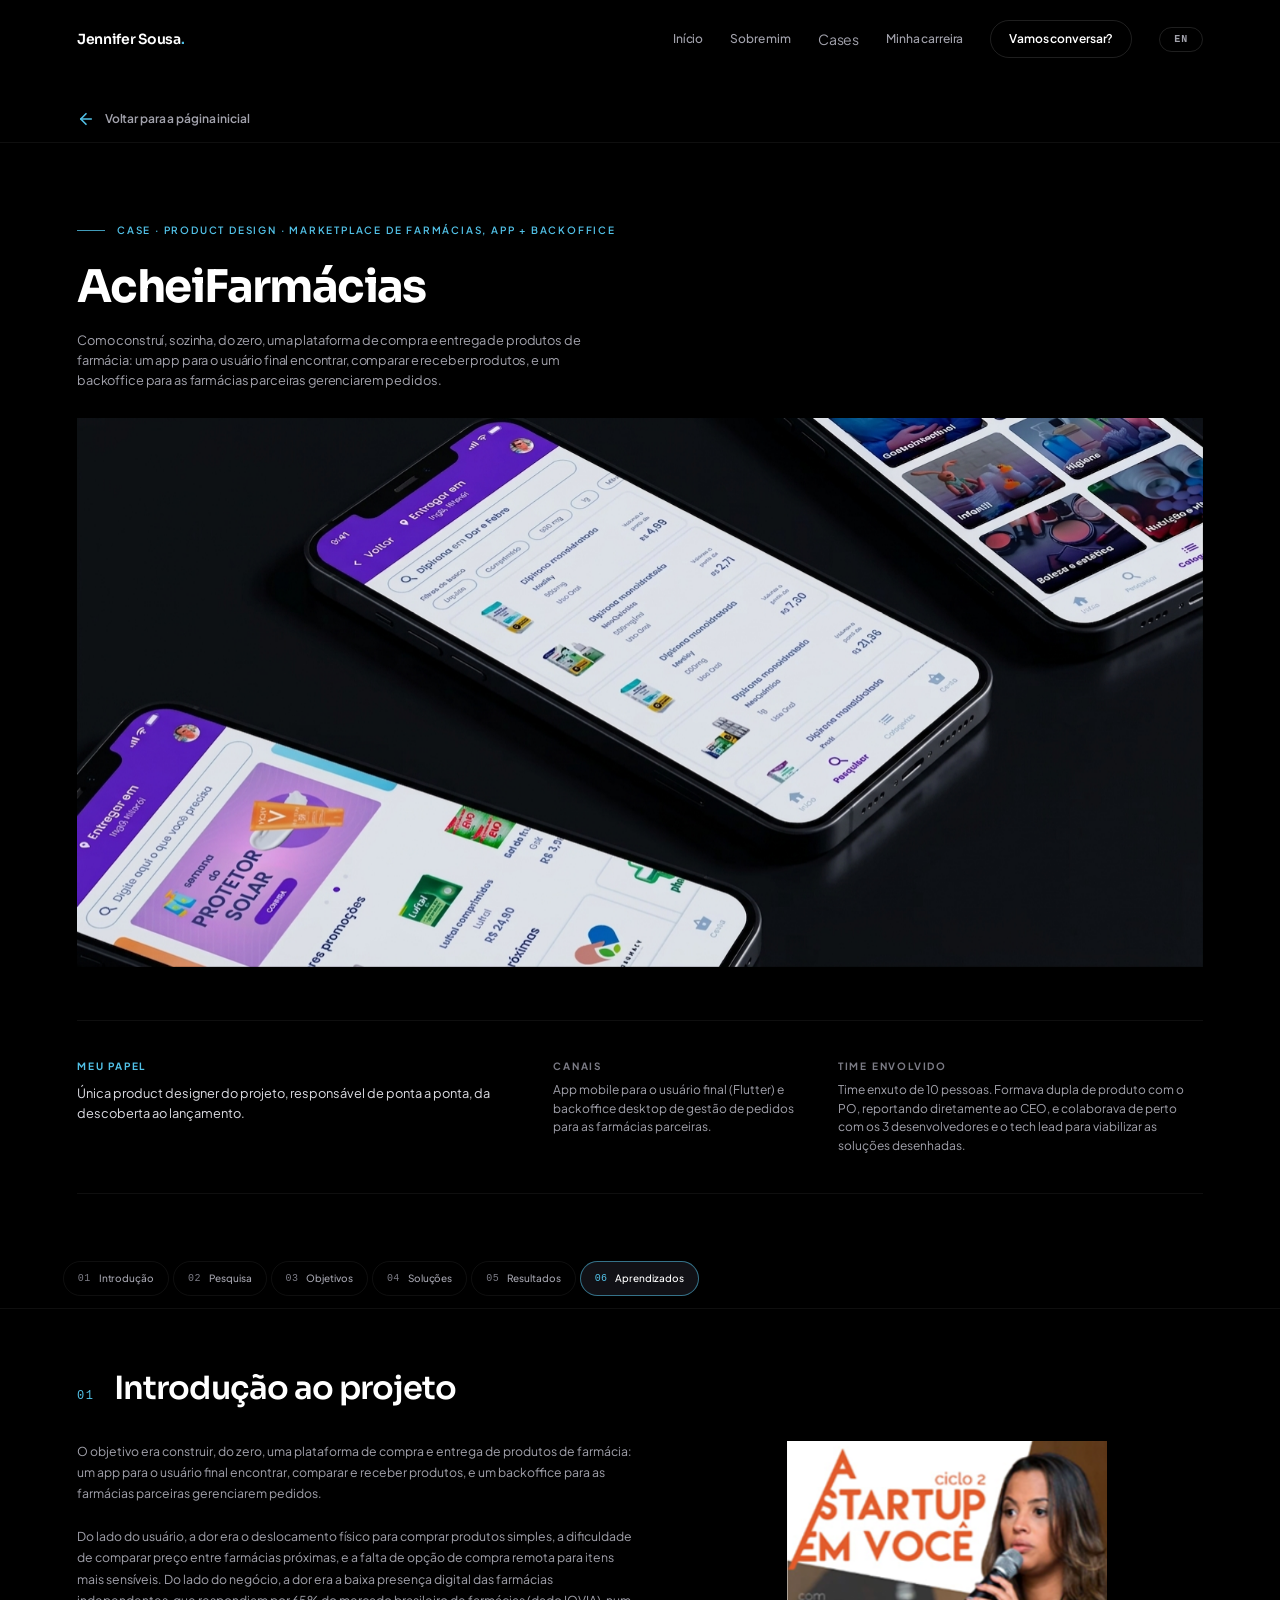
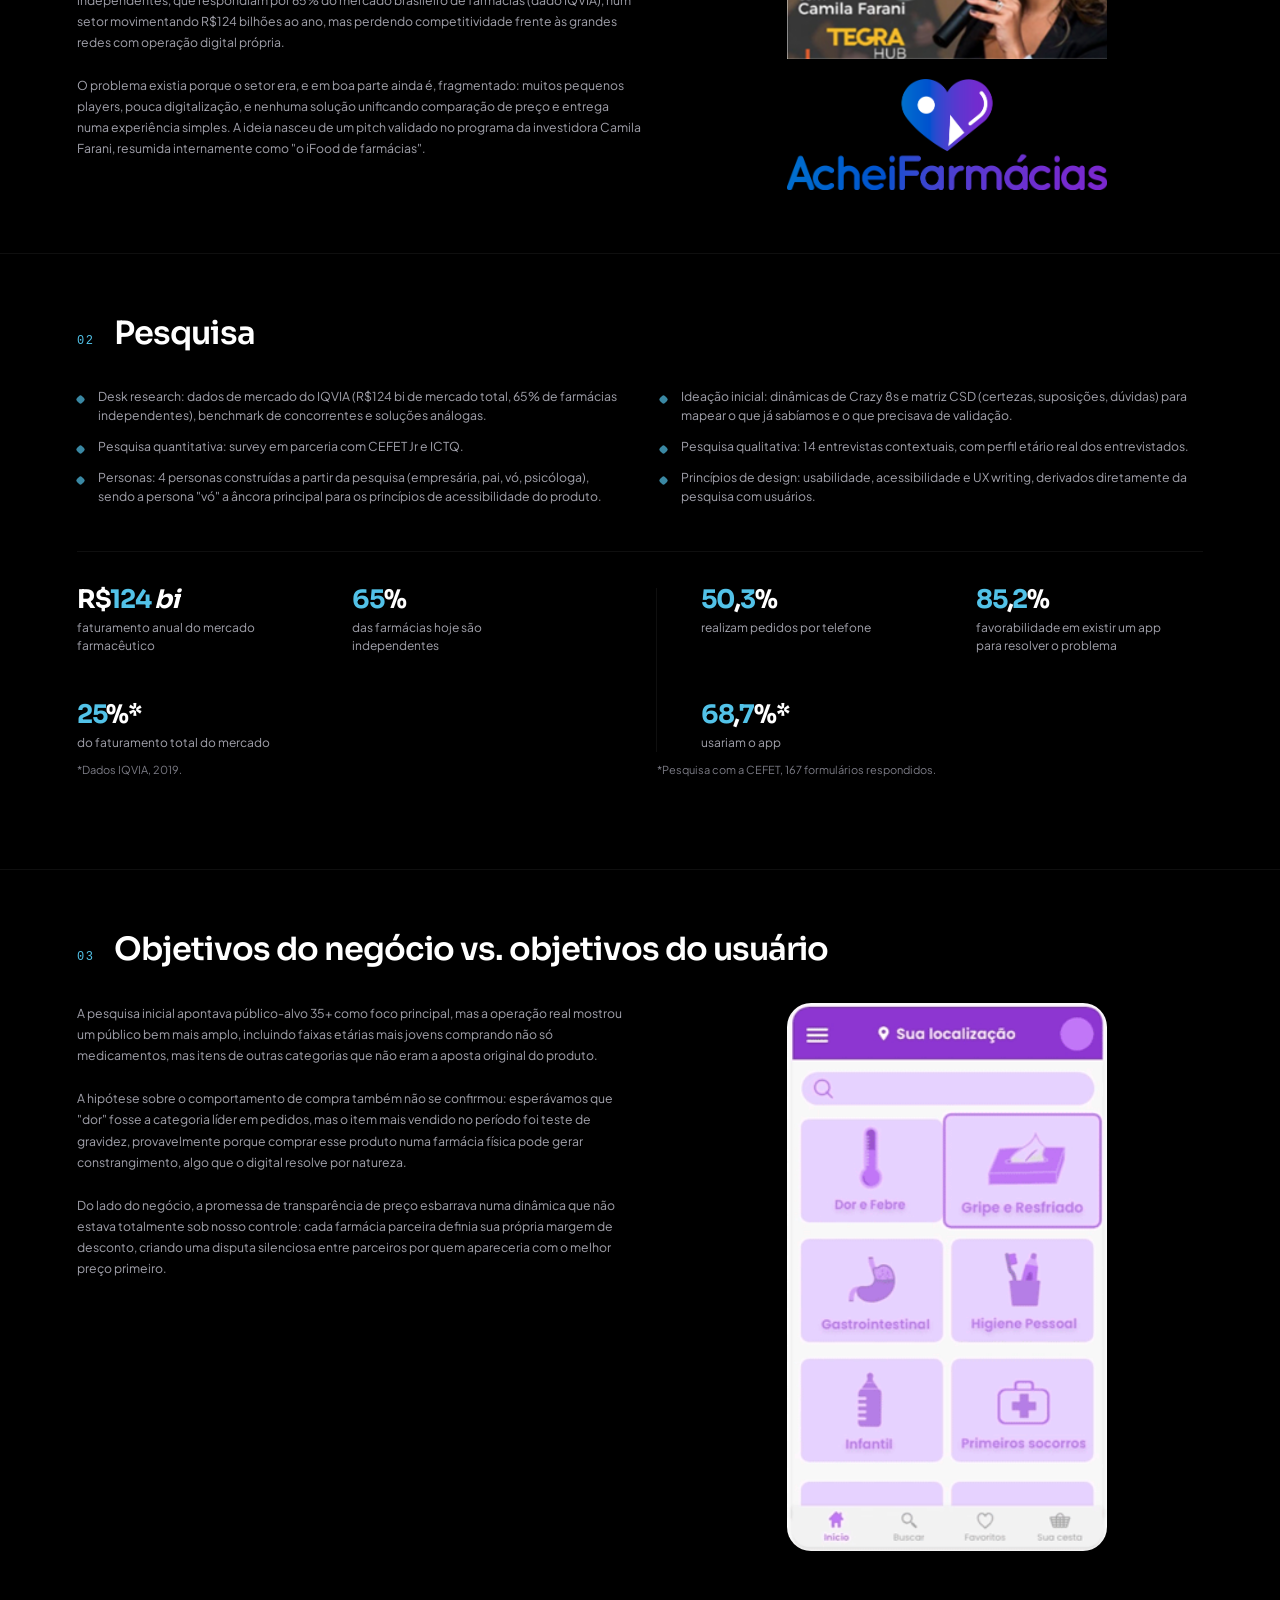
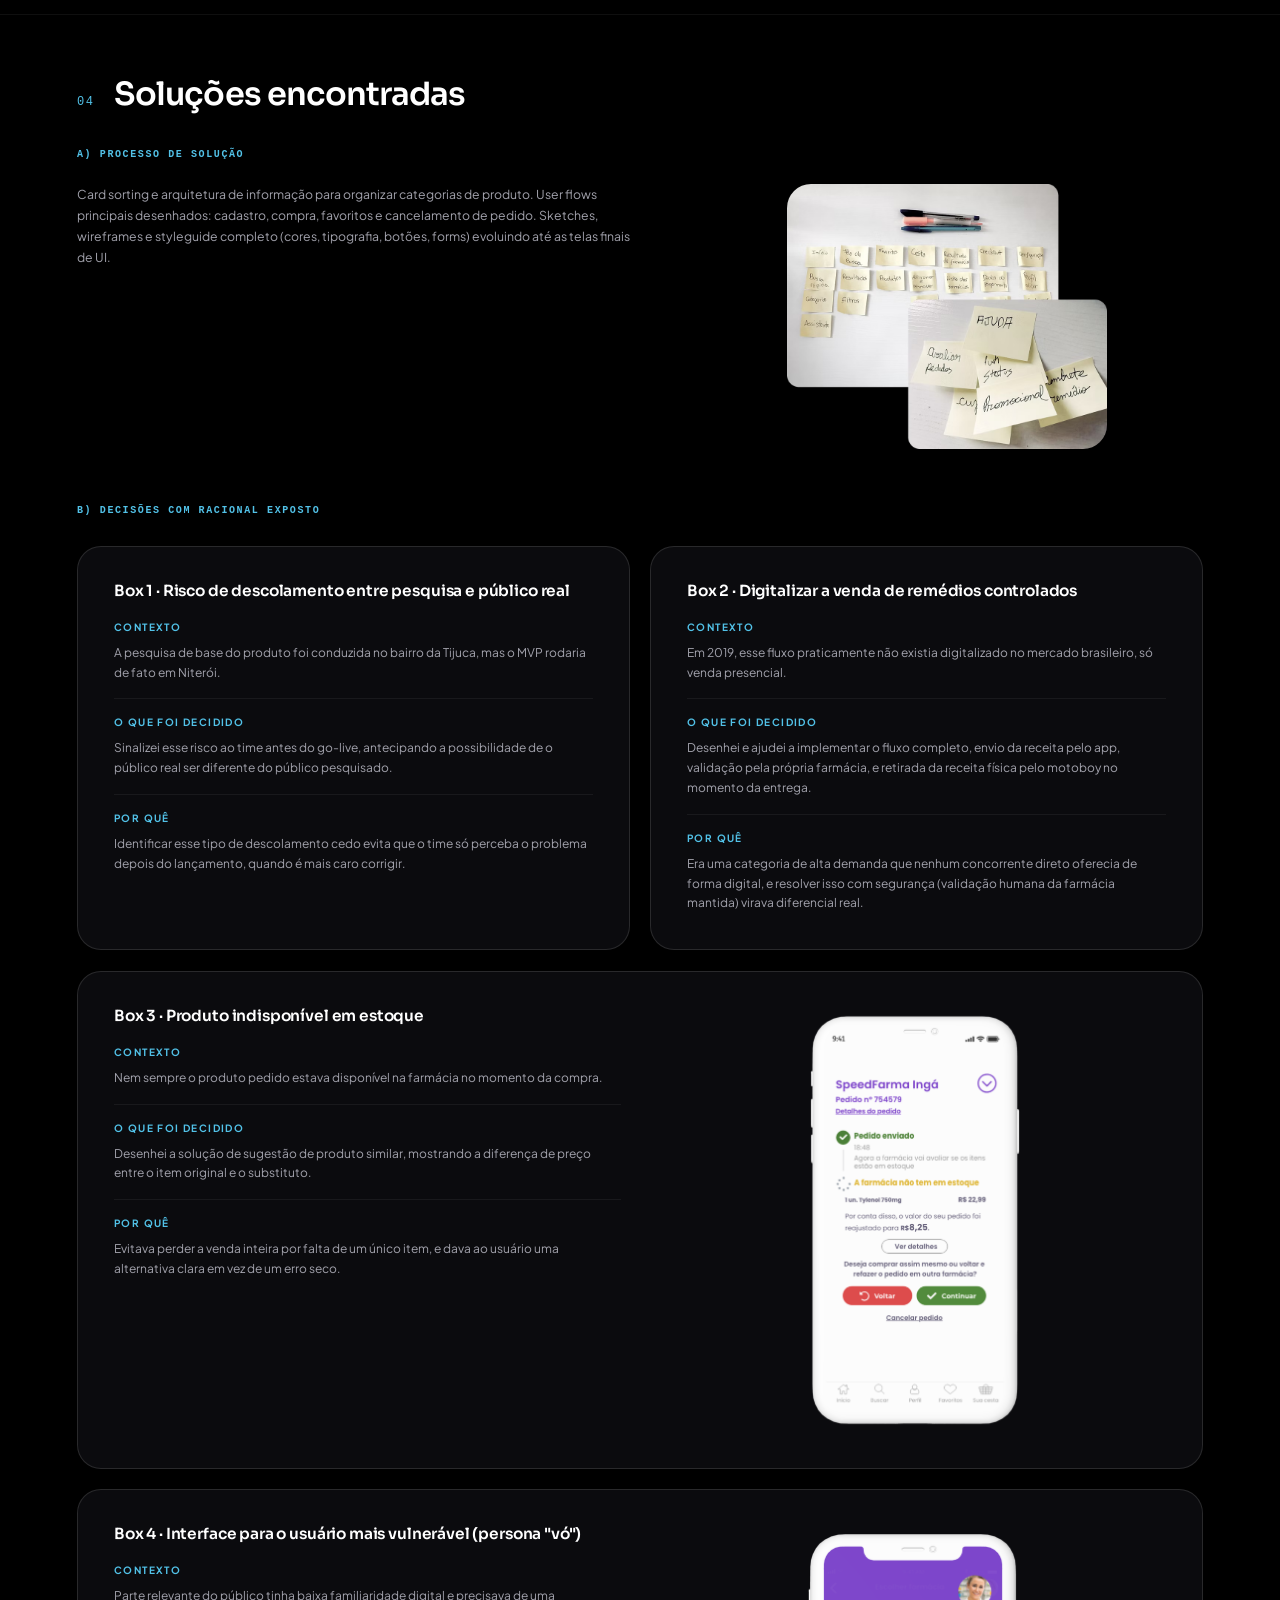
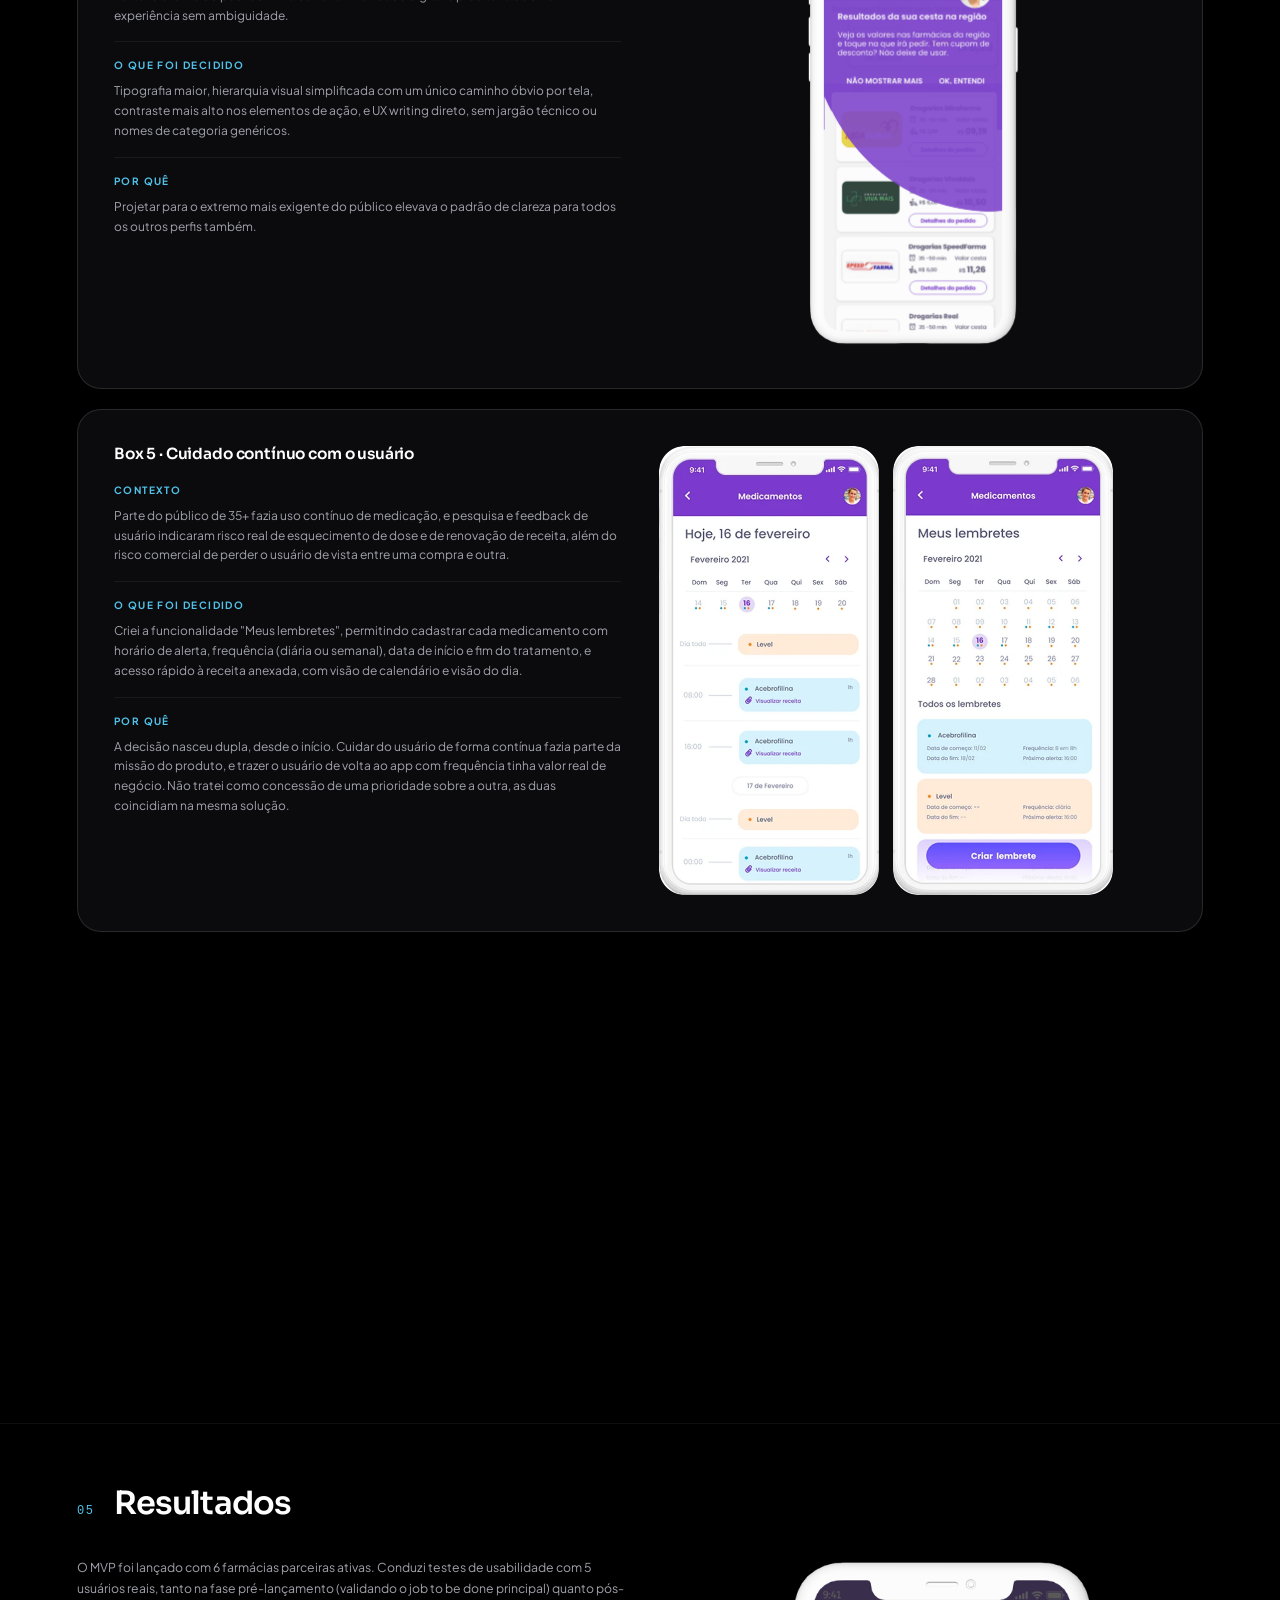
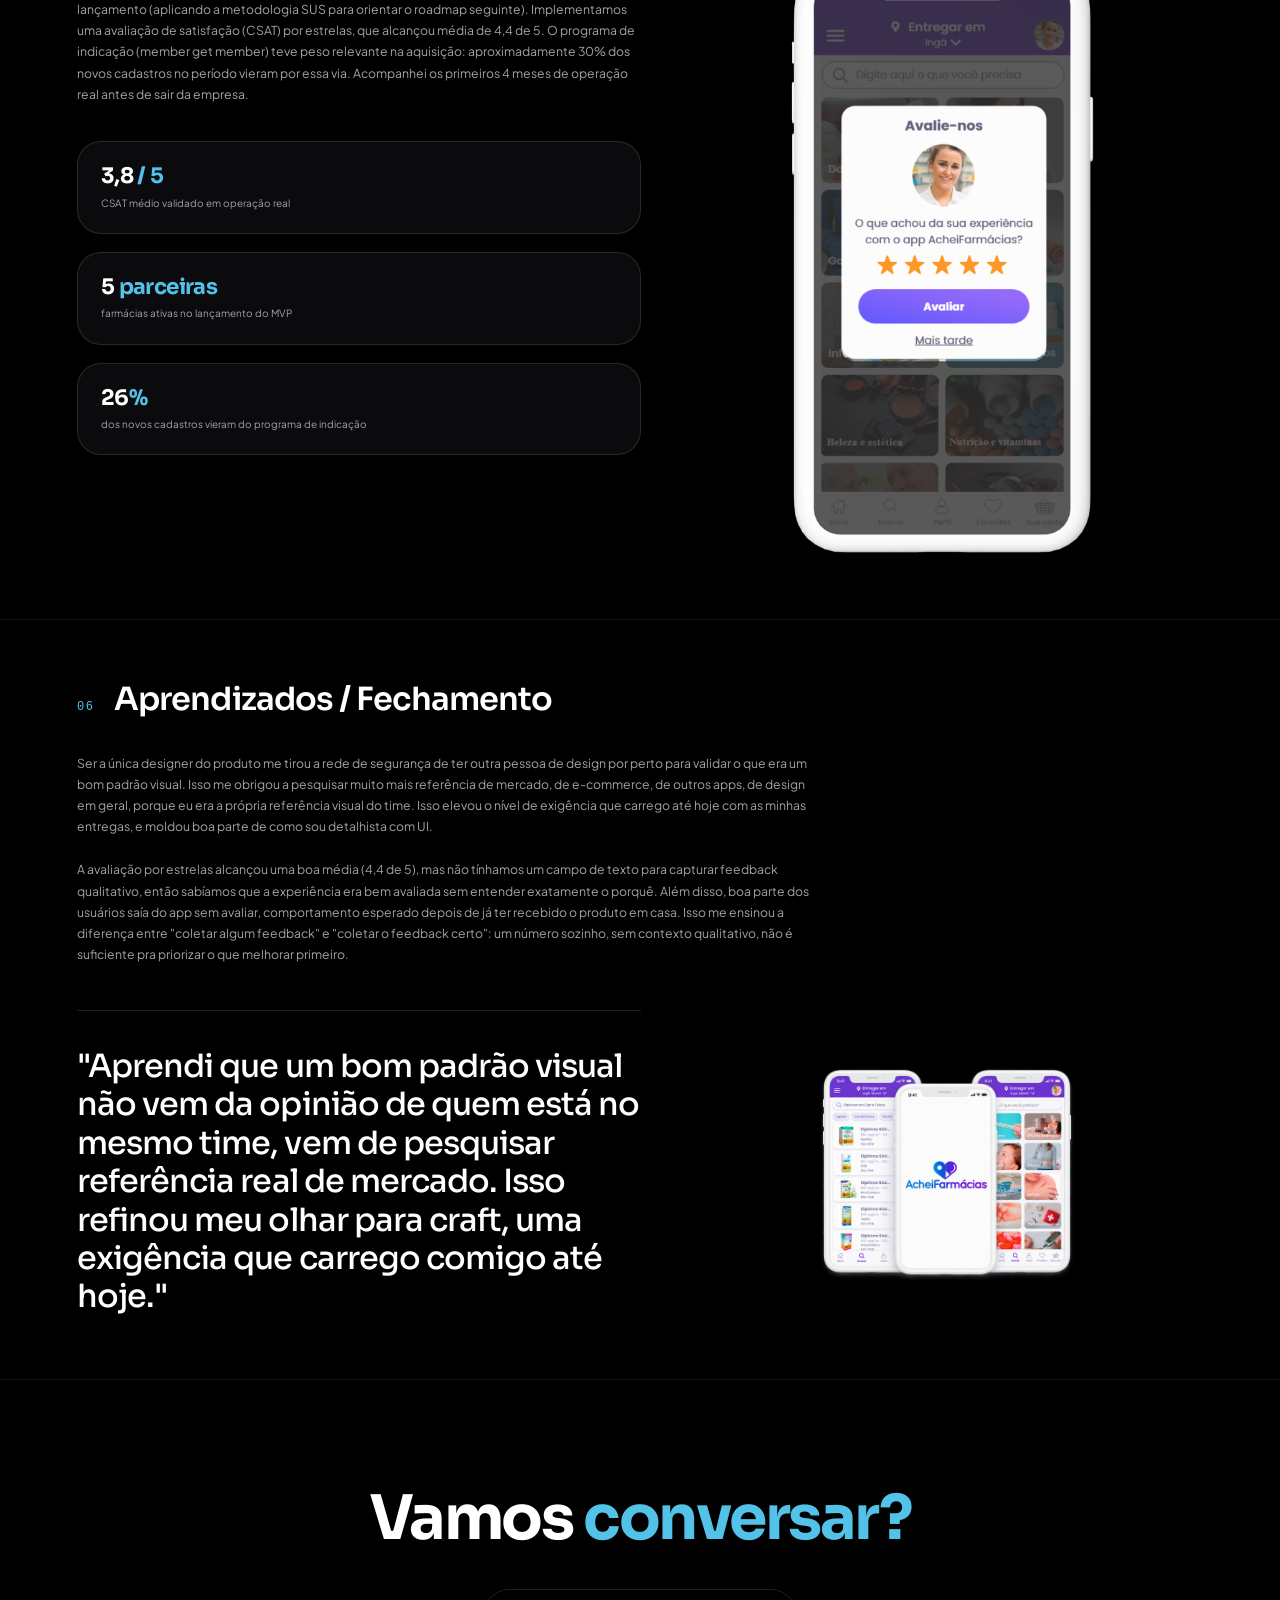
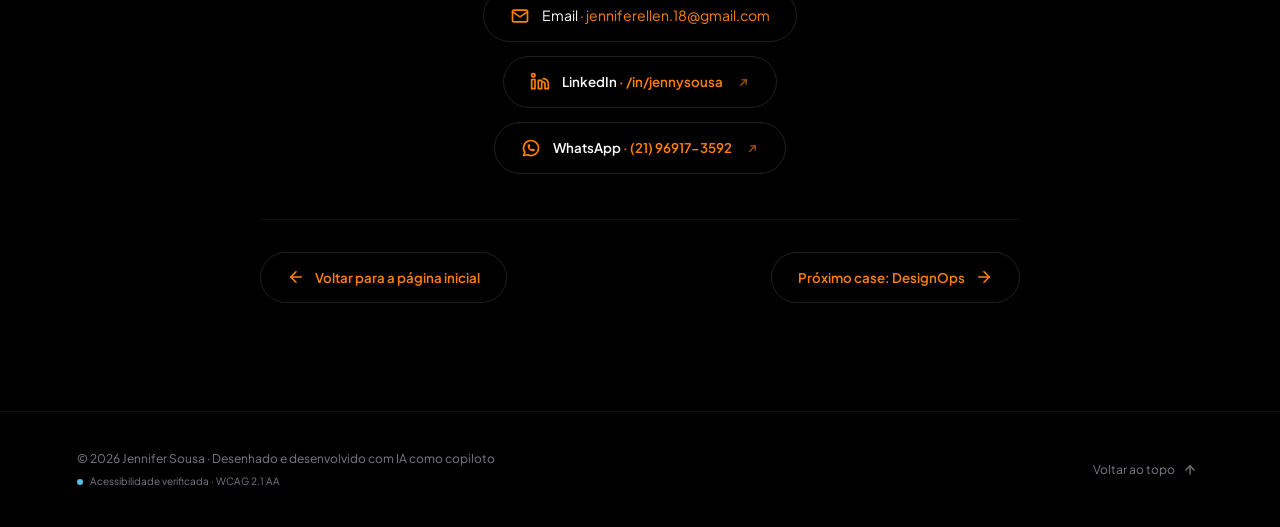
==== Case Achei Farmacias.html @ a466c4c5 "inclusao do case acheifarmacias" ====
<!DOCTYPE html>
<html lang="pt-BR" data-anim="on">
<head>
<meta charset="UTF-8" />
<meta name="viewport" content="width=device-width, initial-scale=1.0" />
<title>AcheiFarmácias · Jennifer Sousa</title>
<meta name="description" content="Case de Product Design: como construí, sozinha, do zero, uma plataforma de compra e entrega de produtos de farmácia, do app do usuário final ao backoffice das farmácias parceiras." />
<link rel="stylesheet" href="brand-tokens.css" />
<link rel="stylesheet" href="styles.css" />
<link rel="stylesheet" href="case.css" />

<!-- Microsoft Clarity -->
<script type="text/javascript">
   (function(c,l,a,r,i,t,y){
       c[a]=c[a]||function(){(c[a].q=c[a].q||[]).push(arguments)};
       t=l.createElement(r);t.async=1;t.src="https://www.clarity.ms/tag/"+i;
       y=l.getElementsByTagName(r)[0];y.parentNode.insertBefore(t,y);
   })(window, document, "clarity", "script", "wytoc0m8iu");
</script>

<!-- Google Analytics -->
<script async src="https://www.googletagmanager.com/gtag/js?id=G-2RXVHXYRN8"></script>
<script>
 window.dataLayer = window.dataLayer || [];
 function gtag(){dataLayer.push(arguments);}
 gtag('js', new Date());
 gtag('config', 'G-2RXVHXYRN8');
</script>

<!-- Hotjar Tracking Code for Portfolio Github -->
<script>
    (function(h,o,t,j,a,r){
        h.hj=h.hj||function(){(h.hj.q=h.hj.q||[]).push(arguments)};
        h._hjSettings={hjid:6726772,hjsv:6};
        a=o.getElementsByTagName('head')[0];
        r=o.createElement('script');r.async=1;
        r.src=t+h._hjSettings.hjid+j+h._hjSettings.hjsv;
        a.appendChild(r);
    })(window,document,'https://static.hotjar.com/c/hotjar-','.js?sv=');
</script>
</head>
<body data-screen-label="Case AcheiFarmácias">

<a class="skip-link" href="#main-content" data-i18n="s.skip">Ir para o conteúdo principal</a>

<div class="progress" id="progress" role="presentation" aria-hidden="true"></div>

<!-- ============ NAV ============ -->
<nav class="nav" id="nav" aria-label="Navegação principal" data-i18n-label="s.nav.aria">
  <a href="index.html" class="nav__brand">Jennifer Sousa<b>.</b></a>
  <div class="nav__links">
    <a class="nav__link" href="index.html" data-i18n="s.nav.home">Início</a>
    <a class="nav__link" href="index.html#sobre" data-i18n="s.nav.scope">Sobre mim</a>
    <div class="nav__item nav__dropdown">
      <button type="button" class="nav__link nav__dropdown-trigger" aria-haspopup="true" aria-expanded="false" aria-controls="cases-menu" data-i18n="s.nav.cases">Cases</button>
      <ul class="nav__dropdown-menu" id="cases-menu" role="menu" hidden>
        <li role="none"><a role="menuitem" href="Case Smart Checkout.html" data-i18n="s.nav.cases.b2b">Pagamentos B2B / B2B2C</a></li>
        <li role="none"><a role="menuitem" href="Case Loop.html" data-i18n="s.nav.cases.saas">Plataforma SaaS</a></li>
        <li role="none"><a role="menuitem" href="Case Achei Farmacias.html" data-i18n="s.nav.cases.b2c">Aplicativo B2C</a></li>
        <li role="none"><a role="menuitem" href="Case DesignOps.html" data-i18n="s.nav.cases.lead">Liderança</a></li>
      </ul>
    </div>
    <a class="nav__link" href="index.html#numeros" data-i18n="s.nav.experience">Minha carreira</a>
    <a class="nav__link nav__cta" href="index.html#contato" data-i18n="s.nav.cta">Vamos conversar?</a>
  </div>
</nav>

<!-- ============ BREADCRUMB ============ -->
<div class="casebar">
  <div class="container">
    <a class="backlink" href="index.html">
      <svg width="18" height="18" viewBox="0 0 24 24" fill="none" stroke="currentColor" stroke-width="2.2" stroke-linecap="round" stroke-linejoin="round" aria-hidden="true" focusable="false"><line x1="19" y1="12" x2="5" y2="12"></line><polyline points="12 19 5 12 12 5"></polyline></svg>
      <span data-i18n="s.backlink">Voltar para a página inicial</span>
    </a>
  </div>
</div>

<main id="main-content">

<!-- ============ CASE HERO ============ -->
<header class="section case-hero">
  <div class="container">
    <p class="case-hero__kind reveal" data-i18n="af.hero.kind">Case · Product Design · Marketplace de farmácias, app + backoffice</p>
    <h1 class="case-hero__title reveal" data-d="1">AcheiFarmácias</h1>
    <p class="case-hero__sub reveal" data-d="2" data-i18n="af.hero.sub">Como construí, sozinha, do zero, uma plataforma de compra e entrega de produtos de farmácia: um app para o usuário final encontrar, comparar e receber produtos, e um backoffice para as farmácias parceiras gerenciarem pedidos.</p>

    <div class="case-feature case-feature--full reveal" data-d="3">
      <img src="assets/case-achei-farmacias/af-hero.jpg" alt="Telas do app AcheiFarmácias: busca de produtos com preços comparados entre farmácias e tela inicial com categorias e promoções" loading="eager" />
    </div>
  </div>
</header>

<!-- ============ CARTÃO DE ABERTURA ============ -->
<section class="case-facts-wrap">
  <div class="container">
    <div class="case-facts reveal">
      <div class="case-role">
        <p class="case-role__k" data-i18n="af.f1.k">Meu papel</p>
        <p class="case-role__v" data-i18n="af.f1.v">Única product designer do projeto, responsável de ponta a ponta, da descoberta ao lançamento.</p>
      </div>
      <dl class="case-facts__row">
        <div class="case-fact">
          <dt data-i18n="af.f2.k">Canais</dt>
          <dd data-i18n="af.f2.v">App mobile para o usuário final (Flutter) e backoffice desktop de gestão de pedidos para as farmácias parceiras.</dd>
        </div>
        <div class="case-fact">
          <dt data-i18n="af.f3.k">Time envolvido</dt>
          <dd data-i18n="af.f3.v">Time enxuto de 10 pessoas. Formava dupla de produto com o PO, reportando diretamente ao CEO, e colaborava de perto com os 3 desenvolvedores e o tech lead para viabilizar as soluções desenhadas.</dd>
        </div>
      </dl>
    </div>
  </div>
</section>

<!-- ============ SUB-NAV ============ -->
<div class="subnav" id="subnav">
  <div class="container subnav__inner">
    <nav class="subnav__links" aria-label="Seções do case" data-i18n-label="af.subnav.aria">
      <a href="#introducao"><span class="subnav__n">01</span><span data-i18n="af.nav.introducao">Introdução</span></a>
      <a href="#pesquisa"><span class="subnav__n">02</span><span data-i18n="af.nav.pesquisa">Pesquisa</span></a>
      <a href="#objetivos"><span class="subnav__n">03</span><span data-i18n="af.nav.objetivos">Objetivos</span></a>
      <a href="#solucoes"><span class="subnav__n">04</span><span data-i18n="af.nav.solucoes">Soluções</span></a>
      <a href="#resultados"><span class="subnav__n">05</span><span data-i18n="af.nav.resultados">Resultados</span></a>
      <a href="#aprendizados"><span class="subnav__n">06</span><span data-i18n="af.nav.aprendizados">Aprendizados</span></a>
    </nav>
  </div>
</div>

<!-- ============ 01 INTRODUÇÃO ============ -->
<section class="cs" id="introducao">
  <div class="container">
    <div class="cs__head reveal">
      <span class="cs__num">01</span>
      <h2 class="cs__title" data-i18n="af.s01.title">Introdução ao projeto</h2>
    </div>
    <div class="cs-split">
      <div class="cs-split__text">
        <div class="cs__body reveal" data-d="1">
          <p data-i18n="af.s01.p1">O objetivo era construir, do zero, uma plataforma de compra e entrega de produtos de farmácia: um app para o usuário final encontrar, comparar e receber produtos, e um backoffice para as farmácias parceiras gerenciarem pedidos.</p>
          <p data-i18n="af.s01.p2">Do lado do usuário, a dor era o deslocamento físico para comprar produtos simples, a dificuldade de comparar preço entre farmácias próximas, e a falta de opção de compra remota para itens mais sensíveis. Do lado do negócio, a dor era a baixa presença digital das farmácias independentes, que respondiam por 65% do mercado brasileiro de farmácias (dado IQVIA), num setor movimentando R$124 bilhões ao ano, mas perdendo competitividade frente às grandes redes com operação digital própria.</p>
          <p data-i18n="af.s01.p3">O problema existia porque o setor era, e em boa parte ainda é, fragmentado: muitos pequenos players, pouca digitalização, e nenhuma solução unificando comparação de preço e entrega numa experiência simples. A ideia nasceu de um pitch validado no programa da investidora Camila Farani, resumida internamente como "o iFood de farmácias".</p>
        </div>
      </div>
      <div class="cs-split__media cs-split__media--bare reveal" data-d="1">
        <img src="assets/case-achei-farmacias/af-startup-em-voce.png" alt="Cartaz do programa &quot;A Startup em Você&quot;, ciclo 2, com Camila Farani, pela Tegra Hub" loading="lazy" />
        <img src="assets/case-achei-farmacias/af-logo.png" alt="Logo da AcheiFarmácias" loading="lazy" class="cs-split__media-gap" />
      </div>
    </div>
  </div>
</section>

<!-- ============ 02 PESQUISA ============ -->
<section class="cs" id="pesquisa">
  <div class="container">
    <div class="cs__head reveal">
      <span class="cs__num">02</span>
      <h2 class="cs__title" data-i18n="af.s02.title">Pesquisa</h2>
    </div>
    <ul class="mini-list mini-list--lg mini-list--2col reveal" data-d="1">
      <li data-i18n="af.s02.i1">Desk research: dados de mercado do IQVIA (R$124 bi de mercado total, 65% de farmácias independentes), benchmark de concorrentes e soluções análogas.</li>
      <li data-i18n="af.s02.i2">Ideação inicial: dinâmicas de Crazy 8s e matriz CSD (certezas, suposições, dúvidas) para mapear o que já sabíamos e o que precisava de validação.</li>
      <li data-i18n="af.s02.i3">Pesquisa quantitativa: survey em parceria com CEFET Jr e ICTQ.</li>
      <li data-i18n="af.s02.i4">Pesquisa qualitativa: 14 entrevistas contextuais, com perfil etário real dos entrevistados.</li>
      <li data-i18n="af.s02.i5">Personas: 4 personas construídas a partir da pesquisa (empresária, pai, vó, psicóloga), sendo a persona "vó" a âncora principal para os princípios de acessibilidade do produto.</li>
      <li data-i18n="af.s02.i6">Princípios de design: usabilidade, acessibilidade e UX writing, derivados diretamente da pesquisa com usuários.</li>
    </ul>
    <div class="stats-area">
      <div class="stats stats--sm reveal" data-d="1">
        <div class="stat">
          <div class="stat__fig">R$<span>124</span> <em data-i18n="af.s02.stat1.unit">bi</em></div>
          <p class="stat__label" data-i18n="af.s02.stat1.label">faturamento anual do mercado farmacêutico</p>
        </div>
        <div class="stat">
          <div class="stat__fig"><span>65</span>%</div>
          <p class="stat__label" data-i18n="af.s02.stat2.label">das farmácias hoje são independentes</p>
        </div>
        <div class="stat">
          <div class="stat__fig"><span>25</span>%*</div>
          <p class="stat__label" data-i18n="af.s02.stat3.label">do faturamento total do mercado</p>
        </div>
        <p class="stats__foot" data-i18n="af.s02.stat.foot">*Dados IQVIA, 2019.</p>
      </div>
      <div class="stats stats--sm reveal" data-d="1">
        <div class="stat">
          <div class="stat__fig"><span>50</span>,<span>3</span>%</div>
          <p class="stat__label" data-i18n="af.s02.stat4.label">realizam pedidos por telefone</p>
        </div>
        <div class="stat">
          <div class="stat__fig"><span>85</span>,<span>2</span>%</div>
          <p class="stat__label" data-i18n="af.s02.stat5.label">favorabilidade em existir um app para resolver o problema</p>
        </div>
        <div class="stat">
          <div class="stat__fig"><span>68</span>,<span>7</span>%*</div>
          <p class="stat__label" data-i18n="af.s02.stat6.label">usariam o app</p>
        </div>
        <p class="stats__foot" data-i18n="af.s02.stat2.foot">*Pesquisa com a CEFET, 167 formulários respondidos.</p>
      </div>
    </div>
  </div>
</section>

<!-- ============ 03 OBJETIVOS ============ -->
<section class="cs" id="objetivos">
  <div class="container">
    <div class="cs__head reveal">
      <span class="cs__num">03</span>
      <h2 class="cs__title" data-i18n="af.s03.title">Objetivos do negócio vs. objetivos do usuário</h2>
    </div>
    <div class="cs-split">
      <div class="cs-split__text">
        <div class="cs__body reveal" data-d="1">
          <p data-i18n="af.s03.p1">A pesquisa inicial apontava público-alvo 35+ como foco principal, mas a operação real mostrou um público bem mais amplo, incluindo faixas etárias mais jovens comprando não só medicamentos, mas itens de outras categorias que não eram a aposta original do produto.</p>
          <p data-i18n="af.s03.p2">A hipótese sobre o comportamento de compra também não se confirmou: esperávamos que "dor" fosse a categoria líder em pedidos, mas o item mais vendido no período foi teste de gravidez, provavelmente porque comprar esse produto numa farmácia física pode gerar constrangimento, algo que o digital resolve por natureza.</p>
          <p data-i18n="af.s03.p3">Do lado do negócio, a promessa de transparência de preço esbarrava numa dinâmica que não estava totalmente sob nosso controle: cada farmácia parceira definia sua própria margem de desconto, criando uma disputa silenciosa entre parceiros por quem apareceria com o melhor preço primeiro.</p>
        </div>
      </div>
      <div class="cs-split__media cs-split__media--bare reveal" data-d="1">
        <img src="assets/case-achei-farmacias/af-categorias.gif" alt="Tela do app com busca por localização e categorias de produto: dor e febre, gripe e resfriado, gastrointestinal, higiene pessoal, infantil e primeiros socorros" loading="lazy" class="img-rounded" />
      </div>
    </div>
  </div>
</section>

<!-- ============ 04 SOLUÇÕES ============ -->
<section class="cs" id="solucoes">
  <div class="container">
    <div class="cs__head reveal">
      <span class="cs__num">04</span>
      <h2 class="cs__title" data-i18n="af.s04.title">Soluções encontradas</h2>
    </div>

    <p class="cs-part reveal" data-i18n="af.s04.parta">a) Processo de solução</p>
    <div class="cs-split">
      <div class="cs-split__text">
        <div class="cs__body reveal" data-d="1">
          <p data-i18n="af.s04.a.p">Card sorting e arquitetura de informação para organizar categorias de produto. User flows principais desenhados: cadastro, compra, favoritos e cancelamento de pedido. Sketches, wireframes e styleguide completo (cores, tipografia, botões, forms) evoluindo até as telas finais de UI.</p>
        </div>
      </div>
      <div class="cs-split__media cs-split__media--bare reveal" data-d="1">
        <img src="assets/case-achei-farmacias/af-card-sorting.avif" alt="Exercício de card sorting com post-its organizando telas, categorias e funcionalidades do app" loading="lazy" class="img-rounded" />
      </div>
    </div>

    <p class="cs-part reveal" data-i18n="af.s04.partb">b) Decisões com racional exposto</p>

    <div class="dbox-list">
      <div class="dbox-pair">
      <div class="dbox reveal" data-d="1">
        <h3 class="dbox__title" data-i18n="af.b1.title">Box 1 · Risco de descolamento entre pesquisa e público real</h3>
        <div class="dbox__field"><p class="dbox__k" data-i18n="af.k.contexto">Contexto</p><p class="dbox__v" data-i18n="af.b1.contexto">A pesquisa de base do produto foi conduzida no bairro da Tijuca, mas o MVP rodaria de fato em Niterói.</p></div>
        <div class="dbox__field"><p class="dbox__k" data-i18n="af.k.decidido">O que foi decidido</p><p class="dbox__v" data-i18n="af.b1.decidido">Sinalizei esse risco ao time antes do go-live, antecipando a possibilidade de o público real ser diferente do público pesquisado.</p></div>
        <div class="dbox__field"><p class="dbox__k" data-i18n="af.k.porque">Por quê</p><p class="dbox__v" data-i18n="af.b1.porque">Identificar esse tipo de descolamento cedo evita que o time só perceba o problema depois do lançamento, quando é mais caro corrigir.</p></div>
      </div>

      <div class="dbox reveal" data-d="1">
        <h3 class="dbox__title" data-i18n="af.b3.title">Box 2 · Digitalizar a venda de remédios controlados</h3>
        <div class="dbox__field"><p class="dbox__k" data-i18n="af.k.contexto">Contexto</p><p class="dbox__v" data-i18n="af.b3.contexto">Em 2019, esse fluxo praticamente não existia digitalizado no mercado brasileiro, só venda presencial.</p></div>
        <div class="dbox__field"><p class="dbox__k" data-i18n="af.k.decidido">O que foi decidido</p><p class="dbox__v" data-i18n="af.b3.decidido">Desenhei e ajudei a implementar o fluxo completo, envio da receita pelo app, validação pela própria farmácia, e retirada da receita física pelo motoboy no momento da entrega.</p></div>
        <div class="dbox__field"><p class="dbox__k" data-i18n="af.k.porque">Por quê</p><p class="dbox__v" data-i18n="af.b3.porque">Era uma categoria de alta demanda que nenhum concorrente direto oferecia de forma digital, e resolver isso com segurança (validação humana da farmácia mantida) virava diferencial real.</p></div>
      </div>
      </div>

      <div class="dbox reveal dbox--media" data-d="1">
        <div class="dbox__col">
        <h3 class="dbox__title" data-i18n="af.b2.title">Box 3 · Produto indisponível em estoque</h3>
        <div class="dbox__field"><p class="dbox__k" data-i18n="af.k.contexto">Contexto</p><p class="dbox__v" data-i18n="af.b2.contexto">Nem sempre o produto pedido estava disponível na farmácia no momento da compra.</p></div>
        <div class="dbox__field"><p class="dbox__k" data-i18n="af.k.decidido">O que foi decidido</p><p class="dbox__v" data-i18n="af.b2.decidido">Desenhei a solução de sugestão de produto similar, mostrando a diferença de preço entre o item original e o substituto.</p></div>
        <div class="dbox__field"><p class="dbox__k" data-i18n="af.k.porque">Por quê</p><p class="dbox__v" data-i18n="af.b2.porque">Evitava perder a venda inteira por falta de um único item, e dava ao usuário uma alternativa clara em vez de um erro seco.</p></div>
        </div>
        <div class="dbox__media dbox__media--single">
          <img src="assets/case-achei-farmacias/af-estoque.png" alt="Tela de pedido com item fora de estoque, valor reajustado e opções de continuar ou voltar" loading="lazy" class="img-rounded" />
        </div>
      </div>

      <div class="dbox reveal dbox--media" data-d="1">
        <div class="dbox__col">
        <h3 class="dbox__title" data-i18n="af.b4.title">Box 4 · Interface para o usuário mais vulnerável (persona "vó")</h3>
        <div class="dbox__field"><p class="dbox__k" data-i18n="af.k.contexto">Contexto</p><p class="dbox__v" data-i18n="af.b4.contexto">Parte relevante do público tinha baixa familiaridade digital e precisava de uma experiência sem ambiguidade.</p></div>
        <div class="dbox__field"><p class="dbox__k" data-i18n="af.k.decidido">O que foi decidido</p><p class="dbox__v" data-i18n="af.b4.decidido">Tipografia maior, hierarquia visual simplificada com um único caminho óbvio por tela, contraste mais alto nos elementos de ação, e UX writing direto, sem jargão técnico ou nomes de categoria genéricos.</p></div>
        <div class="dbox__field"><p class="dbox__k" data-i18n="af.k.porque">Por quê</p><p class="dbox__v" data-i18n="af.b4.porque">Projetar para o extremo mais exigente do público elevava o padrão de clareza para todos os outros perfis também.</p></div>
        </div>
        <div class="dbox__media dbox__media--single">
          <img src="assets/case-achei-farmacias/assistente virtual.png" alt="Modal do assistente virtual sobre resultados de busca nas farmácias da região, com opções &quot;não mostrar mais&quot; e &quot;ok, entendi&quot;" loading="lazy" class="img-rounded" />
        </div>
      </div>

      <div class="dbox reveal dbox--media" data-d="1">
        <div class="dbox__col">
        <h3 class="dbox__title" data-i18n="af.b5.title">Box 5 · Cuidado contínuo com o usuário</h3>
        <div class="dbox__field"><p class="dbox__k" data-i18n="af.k.contexto">Contexto</p><p class="dbox__v" data-i18n="af.b5.contexto">Parte do público de 35+ fazia uso contínuo de medicação, e pesquisa e feedback de usuário indicaram risco real de esquecimento de dose e de renovação de receita, além do risco comercial de perder o usuário de vista entre uma compra e outra.</p></div>
        <div class="dbox__field"><p class="dbox__k" data-i18n="af.k.decidido">O que foi decidido</p><p class="dbox__v" data-i18n="af.b5.decidido">Criei a funcionalidade "Meus lembretes", permitindo cadastrar cada medicamento com horário de alerta, frequência (diária ou semanal), data de início e fim do tratamento, e acesso rápido à receita anexada, com visão de calendário e visão do dia.</p></div>
        <div class="dbox__field"><p class="dbox__k" data-i18n="af.k.porque">Por quê</p><p class="dbox__v" data-i18n="af.b5.porque">A decisão nasceu dupla, desde o início. Cuidar do usuário de forma contínua fazia parte da missão do produto, e trazer o usuário de volta ao app com frequência tinha valor real de negócio. Não tratei como concessão de uma prioridade sobre a outra, as duas coincidiam na mesma solução.</p></div>
        </div>
        <div class="dbox__media">
          <img src="assets/case-achei-farmacias/af-lembretes-1.png" alt="Tela de calendário de lembretes de medicação com horários e visualização por dia" loading="lazy" class="img-rounded" />
          <img src="assets/case-achei-farmacias/af-lembretes-2.png" alt="Tela &quot;Meus lembretes&quot; com lista de medicamentos, frequência, datas e botão para criar novo lembrete" loading="lazy" class="img-rounded" />
        </div>
      </div>
    </div>

    <div class="cs-block reveal">
      <h3 class="cs-block__title" data-i18n="af.tech.title">Colaboração técnica</h3>
      <div class="dbox-list">
        <div class="dbox">
          <div class="dbox__field"><p class="dbox__k" data-i18n="af.k.contexto">Contexto</p><p class="dbox__v" data-i18n="af.tech.contexto">O PO defendia a ideia de um assistente virtual guiando o usuário passo a passo em cada etapa da compra, no formato de wizard.</p></div>
          <div class="dbox__field"><p class="dbox__k" data-i18n="af.k.decidido">O que foi decidido</p><p class="dbox__v" data-i18n="af.tech.decidido">Alinhado com um dos desenvolvedores, construí o argumento de que a assistente deveria ajudar sem ser invasiva, evitando gerar incômodo em vez de facilitar. Incluímos um botão de "não mostrar mais", um padrão já familiar para usuários Android, sistema operacional predominante entre os usuários cadastrados no app.</p></div>
          <div class="dbox__field"><p class="dbox__k" data-i18n="af.k.porque">Por quê</p><p class="dbox__v" data-i18n="af.tech.porque">A proximidade com o time de desenvolvimento permitiu unir argumento técnico e de UX para reverter uma decisão de produto que, sem esse contraponto, teria virado uma experiência mais invasiva do que útil.</p></div>
        </div>
      </div>
    </div>
  </div>
</section>

<!-- ============ 05 RESULTADOS ============ -->
<section class="cs" id="resultados">
  <div class="container">
    <div class="cs__head reveal">
      <span class="cs__num">05</span>
      <h2 class="cs__title" data-i18n="af.s05.title">Resultados</h2>
    </div>
    <div class="cs-split">
      <div class="cs-split__text">
        <div class="cs__body reveal" data-d="1">
          <p data-i18n="af.s05.p1">O MVP foi lançado com 6 farmácias parceiras ativas. Conduzi testes de usabilidade com 5 usuários reais, tanto na fase pré-lançamento (validando o job to be done principal) quanto pós-lançamento (aplicando a metodologia SUS para orientar o roadmap seguinte). Implementamos uma avaliação de satisfação (CSAT) por estrelas, que alcançou média de 4,4 de 5. O programa de indicação (member get member) teve peso relevante na aquisição: aproximadamente 30% dos novos cadastros no período vieram por essa via. Acompanhei os primeiros 4 meses de operação real antes de sair da empresa.</p>
        </div>
        <div class="hero-stats hero-stats--stack reveal" data-d="1">
          <div class="hstat">
            <span class="hstat__fig"><span class="count" data-to="4.4" data-decimals="1">0</span> <em data-i18n="af.r1.unit">/ 5</em></span>
            <span class="hstat__label" data-i18n="af.r1.label">CSAT médio validado em operação real</span>
          </div>
          <div class="hstat">
            <span class="hstat__fig"><span class="count" data-to="6">0</span> <em data-i18n="af.r2.unit">parceiras</em></span>
            <span class="hstat__label" data-i18n="af.r2.label">farmácias ativas no lançamento do MVP</span>
          </div>
          <div class="hstat">
            <span class="hstat__fig"><span class="count" data-to="30">0</span><em>%</em></span>
            <span class="hstat__label" data-i18n="af.r3.label">dos novos cadastros vieram do programa de indicação</span>
          </div>
        </div>
      </div>
      <div class="cs-split__media cs-split__media--bare reveal" data-d="1">
        <img src="assets/case-achei-farmacias/af-avaliacao.png" alt="Modal de avaliação por estrelas perguntando sobre a experiência com o app AcheiFarmácias" loading="lazy" class="img-rounded" />
      </div>
    </div>
  </div>
</section>

<!-- ============ 06 APRENDIZADOS ============ -->
<section class="cs" id="aprendizados">
  <div class="container">
    <div class="cs__head reveal">
      <span class="cs__num">06</span>
      <h2 class="cs__title" data-i18n="af.s06.title">Aprendizados / Fechamento</h2>
    </div>
    <div class="cs__body reveal" data-d="1">
      <p data-i18n="af.s06.p1">Ser a única designer do produto me tirou a rede de segurança de ter outra pessoa de design por perto para validar o que era um bom padrão visual. Isso me obrigou a pesquisar muito mais referência de mercado, de e-commerce, de outros apps, de design em geral, porque eu era a própria referência visual do time. Isso elevou o nível de exigência que carrego até hoje com as minhas entregas, e moldou boa parte de como sou detalhista com UI.</p>
      <p data-i18n="af.s06.p2">A avaliação por estrelas alcançou uma boa média (4,4 de 5), mas não tínhamos um campo de texto para capturar feedback qualitativo, então sabíamos que a experiência era bem avaliada sem entender exatamente o porquê. Além disso, boa parte dos usuários saía do app sem avaliar, comportamento esperado depois de já ter recebido o produto em casa. Isso me ensinou a diferença entre "coletar algum feedback" e "coletar o feedback certo": um número sozinho, sem contexto qualitativo, não é suficiente pra priorizar o que melhorar primeiro.</p>
    </div>
    <div class="cs-split">
      <div class="cs-split__text">
        <div class="statement reveal" data-d="1">
          <p data-i18n="af.s06.stmt">"Aprendi que um bom padrão visual não vem da opinião de quem está no mesmo time, vem de pesquisar referência real de mercado. Isso refinou meu olhar para craft, uma exigência que carrego comigo até hoje."</p>
        </div>
      </div>
      <div class="cs-split__media cs-split__media--bare cs-split__media--statement reveal" data-d="1">
        <img src="assets/case-achei-farmacias/af-mockups.png" alt="Telas do app AcheiFarmácias: busca de produto por categoria, splash da logo e grid de categorias" loading="lazy" class="img-rounded" />
      </div>
    </div>
  </div>
</section>

<!-- ============ CTA ============ -->
<section class="case-cta">
  <div class="container">
    <h2 class="case-cta__title reveal" data-d="1" data-i18n="s.cta.title">Vamos <em>conversar?</em></h2>

    <div class="contact__links case-cta__contacts reveal" data-d="2">
      <button type="button" class="clink clink--copy" data-copy="jenniferellen.18@gmail.com" aria-label="Copiar e-mail jenniferellen.18@gmail.com" data-i18n-label="s.copy.label">
        <svg width="20" height="20" viewBox="0 0 24 24" fill="none" stroke="currentColor" stroke-width="2" stroke-linecap="round" stroke-linejoin="round" aria-hidden="true" focusable="false"><rect x="3" y="5" width="18" height="14" rx="2"></rect><path d="m3 7 9 6 9-6"></path></svg>
        <span class="clink__body"><span class="label">Email</span> · jenniferellen.18@gmail.com</span>
        <span class="clink__status" role="status" aria-live="polite"></span>
      </button>
      <a class="clink" href="https://www.linkedin.com/in/jennysousa/" target="_blank" rel="noopener noreferrer">
        <svg width="20" height="20" viewBox="0 0 24 24" fill="none" stroke="currentColor" stroke-width="2" stroke-linecap="round" stroke-linejoin="round" aria-hidden="true" focusable="false"><path d="M16 8a6 6 0 0 1 6 6v6h-4v-6a2 2 0 0 0-4 0v6h-4v-10h4v1.5"></path><rect x="2" y="9" width="4" height="11"></rect><circle cx="4" cy="4" r="2"></circle></svg>
        <span><span class="label">LinkedIn</span> · /in/jennysousa</span>
        <svg class="ext-icon" width="13" height="13" viewBox="0 0 24 24" fill="none" stroke="currentColor" stroke-width="2.4" stroke-linecap="round" stroke-linejoin="round" aria-hidden="true" focusable="false"><path d="M7 17 17 7"></path><path d="M9 7h8v8"></path></svg>
        <span class="sr-only" data-i18n="s.newtab">(abre em nova aba)</span>
      </a>
      <a class="clink" href="https://wa.me/5521969173592" target="_blank" rel="noopener noreferrer">
        <svg width="20" height="20" viewBox="0 0 24 24" fill="none" stroke="currentColor" stroke-width="2" stroke-linecap="round" stroke-linejoin="round" aria-hidden="true" focusable="false"><path d="M3 21l1.65-3.8a9 9 0 1 1 3.4 2.9L3 21"></path><path d="M9 10a.5.5 0 0 0 1 0V9a.5.5 0 0 0-1 0v1a5 5 0 0 0 5 5h1a.5.5 0 0 0 0-1h-1a.5.5 0 0 0 0 1"></path></svg>
        <span><span class="label">WhatsApp</span> · (21) 96917-3592</span>
        <svg class="ext-icon" width="13" height="13" viewBox="0 0 24 24" fill="none" stroke="currentColor" stroke-width="2.4" stroke-linecap="round" stroke-linejoin="round" aria-hidden="true" focusable="false"><path d="M7 17 17 7"></path><path d="M9 7h8v8"></path></svg>
        <span class="sr-only" data-i18n="s.newtab">(abre em nova aba)</span>
      </a>
    </div>

    <nav class="case-nav reveal" data-d="3" aria-label="Navegação entre cases">
      <a class="btn-ghost btn-ghost--link" href="index.html">
        <svg width="18" height="18" viewBox="0 0 24 24" fill="none" stroke="currentColor" stroke-width="2.2" stroke-linecap="round" stroke-linejoin="round" aria-hidden="true" focusable="false"><line x1="19" y1="12" x2="5" y2="12"></line><polyline points="12 19 5 12 12 5"></polyline></svg>
        <span data-i18n="s.backlink">Voltar para a página inicial</span>
      </a>
      <a class="btn-ghost btn-ghost--link btn-ghost--next" href="Case DesignOps.html">
        <span data-i18n="af.next">Próximo case: DesignOps</span>
        <svg width="18" height="18" viewBox="0 0 24 24" fill="none" stroke="currentColor" stroke-width="2.2" stroke-linecap="round" stroke-linejoin="round" aria-hidden="true" focusable="false"><line x1="5" y1="12" x2="19" y2="12"></line><polyline points="12 5 19 12 12 19"></polyline></svg>
      </a>
    </nav>
  </div>
</section>

</main>

<!-- ============ FOOTER ============ -->
<footer class="footer">
  <div class="footer__info">
    <span data-i18n="s.footer.copy">© 2026 Jennifer Sousa · Desenhado e desenvolvido com IA como copiloto</span>
    <span class="footer__a11y" data-i18n="s.footer.a11y">Acessibilidade verificada · WCAG 2.1 AA</span>
  </div>
  <button class="footer__top" id="toTop"><span data-i18n="s.footer.top">Voltar ao topo</span>
    <svg width="14" height="14" viewBox="0 0 24 24" fill="none" stroke="currentColor" stroke-width="2.2" stroke-linecap="round" stroke-linejoin="round" aria-hidden="true" focusable="false"><line x1="12" y1="19" x2="12" y2="5"></line><polyline points="5 12 12 5 19 12"></polyline></svg>
  </button>
</footer>

<!-- ============ LIGHTBOX / SLIDESHOW ============ -->
<div class="lb" id="lightbox" role="dialog" aria-modal="true" aria-label="Visualizador de imagens" data-i18n-label="s.lb.dialog" hidden>
  <button class="lb__btn lb__close" type="button" aria-label="Fechar" data-i18n-label="s.lb.close">
    <svg viewBox="0 0 24 24" fill="none" stroke="currentColor" stroke-width="2.2" stroke-linecap="round" stroke-linejoin="round" aria-hidden="true" focusable="false"><line x1="18" y1="6" x2="6" y2="18"></line><line x1="6" y1="6" x2="18" y2="18"></line></svg>
  </button>
  <button class="lb__btn lb__prev" type="button" aria-label="Imagem anterior" data-i18n-label="s.lb.prev">
    <svg viewBox="0 0 24 24" fill="none" stroke="currentColor" stroke-width="2.2" stroke-linecap="round" stroke-linejoin="round" aria-hidden="true" focusable="false"><polyline points="15 18 9 12 15 6"></polyline></svg>
  </button>
  <button class="lb__btn lb__next" type="button" aria-label="Próxima imagem" data-i18n-label="s.lb.next">
    <svg viewBox="0 0 24 24" fill="none" stroke="currentColor" stroke-width="2.2" stroke-linecap="round" stroke-linejoin="round" aria-hidden="true" focusable="false"><polyline points="9 18 15 12 9 6"></polyline></svg>
  </button>
  <div class="lb__stage">
    <span class="lb__count" id="lbCount"></span>
    <img class="lb__img" id="lbImg" alt="" />
    <span class="lb__cap" id="lbCap"></span>
  </div>
</div>

<script>
(function(){var links=[].slice.call(document.querySelectorAll('.subnav__links a'));if(!links.length)return;var secs=links.map(function(a){return document.getElementById(a.getAttribute('href').slice(1));});
function set(i){links.forEach(function(a,n){a.classList.toggle('is-active',n===i);});}
if('IntersectionObserver' in window){var io=new IntersectionObserver(function(es){es.forEach(function(e){if(e.isIntersecting)set(secs.indexOf(e.target));});},{rootMargin:'-45% 0px -50% 0px'});secs.forEach(function(s){if(s)io.observe(s);});}
})();
</script>
<script src="i18n.js"></script>
<script src="app.js"></script>

</body>
</html>
---- brand-tokens.css ----
/* ============================================================
   Bemobi — Tokens (color + type)
   Source: /Toolkit/Bemobi---Brandsheet---Cores, ---Tipografia
   ============================================================ */

/* Webfonts
   ------------------------------------------------------------
   Bemobi uses ABC Ginto Normal (Dinamo) for display and
   Google Sans for product UI. Neither is licensed on Google
   Fonts. Substitutions (flagged in README):
     ABC Ginto   → Sora           (geometric sans, tight)
     Google Sans → Plus Jakarta Sans (friendly geometric)
   We ship these with the weights used in the Figma file. */

@import url("https://fonts.googleapis.com/css2?family=Sora:wght@300;400;500;600;700&family=Plus+Jakarta+Sans:wght@400;500;600;700&display=swap");

:root {
  /* ----- Color: primary (azuis + lilás) ----- */
  --bmb-azul-escuro:    #03021E;   /* fg / near-black ink */
  --bmb-azul-medio:     #04017B;
  --bmb-azul-bemobi:    #400FF2;   /* 💙 brand primary */
  --bmb-lilas:          #9884FF;
  --bmb-lilas-claro:    #D9CDFD;
  --bmb-off-white:      #E9E4ED;   /* canvas background */

  /* ----- Color: neutrals ----- */
  --bmb-preto:          #000000;
  --bmb-branco:         #FFFFFF;
  --bmb-cinza-escuro:   #18233C;
  --bmb-cinza-medio:    #3D4C6F;
  --bmb-cinza-claro:    #C6C5C9;
  --bmb-off-white-2:    #F7F7FE;   /* soft UI fill */

  /* ----- Accent (editorial / alerts) ----- */
  --bmb-amarelo:        #FFBF00;

  /* ----- Gradients ----- */
  --bmb-grad-4:  linear-gradient(90deg, #03021E 0%, #04017B 25%, #400FF2 50%, #9884FF 100%);
  --bmb-grad-2b: linear-gradient(90deg, #400FF2 0%, #9884FF 100%);
  --bmb-grad-2c: linear-gradient(90deg, #9884FF 0%, #D9CDFD 100%);
  --bmb-grad-2d: linear-gradient(90deg, #D9CDFD 0%, #E9E4ED 100%);

  /* ----- Semantic foreground / background ----- */
  --fg-1: var(--bmb-azul-escuro);   /* primary ink */
  --fg-2: var(--bmb-cinza-medio);   /* secondary ink */
  --fg-3: var(--bmb-cinza-claro);   /* tertiary / disabled */
  --fg-on-primary: var(--bmb-off-white);

  --bg-canvas:  var(--bmb-off-white);  /* page/section */
  --bg-card:    var(--bmb-branco);     /* cards, panels */
  --bg-subtle:  var(--bmb-off-white-2);/* soft fills */
  --bg-primary: var(--bmb-azul-bemobi);

  --border-hairline: rgba(198,197,201,0.6);
  --border-soft:     rgba(233,228,237,1);
  --border-strong:   rgba(24,35,60,0.12);

  /* ----- Elevation ----- */
  --shadow-xs: 0 1px 2px rgba(3,2,30,0.04);
  --shadow-sm: 0 2px 8px rgba(3,2,30,0.06);
  --shadow-md: 0 8px 24px rgba(3,2,30,0.08);
  --shadow-lg: 0 24px 64px rgba(3,2,30,0.12);
  --shadow-glass: 0 24px 60px rgba(64,15,242,0.20);

  /* ----- Radii ----- */
  --r-xs: 8px;
  --r-sm: 12px;
  --r-md: 16px;
  --r-lg: 24px;
  --r-xl: 32px;
  --r-2xl: 64px;
  --r-pill: 999px;

  /* ----- Spacing (8-pt base) ----- */
  --s-1: 4px;
  --s-2: 8px;
  --s-3: 12px;
  --s-4: 16px;
  --s-5: 24px;
  --s-6: 32px;
  --s-7: 48px;
  --s-8: 64px;
  --s-9: 96px;
  --s-10: 132px;

  /* ----- Typography families ----- */
  --font-display: "Sora", "ABC Ginto Normal", ui-sans-serif, system-ui, sans-serif;
  --font-ui:      "Plus Jakarta Sans", "Google Sans", ui-sans-serif, system-ui, sans-serif;
  --font-mono:    ui-monospace, "SF Mono", "JetBrains Mono", monospace;

  /* ----- Type scale (from brandbook: H1 96 / H2 72 / H3 56 / H4 32 / body 24 / caption 20) ----- */
  --fs-h1: 5rem;
  --fs-h2: 3.5rem;
  --fs-h3: 3rem;
  --fs-h4: 1.5rem;
  --fs-body: 1rem;
  --fs-caption: 1rem;

  /* UI type scale (product surfaces — Google Sans) */
  --fs-ui-1: 0.625rem;
  --fs-ui-2: 0.75rem;
  --fs-ui-3: 0.75rem;
  --fs-ui-4: 0.875rem;
  --fs-ui-5: 1rem;
  --fs-ui-6: 1rem;

  /* Tracking */
  --ls-tight:  -0.03em;   /* display */
  --ls-snug:   -0.02em;   /* body + UI */
  --ls-normal: 0;
}

/* ============================================================
   Semantic element defaults
   ============================================================ */
html { color: var(--fg-1); background: var(--bg-canvas); }
body { font-family: var(--font-ui); font-size: var(--fs-ui-3); line-height: 1.5; -webkit-font-smoothing: antialiased; }

h1, h2, h3, h4 { font-family: var(--font-display); color: var(--fg-1); font-weight: 500; }

h1 { font-size: var(--fs-h1); line-height: 1.0; letter-spacing: var(--ls-tight); }
h2 { font-size: var(--fs-h2); line-height: 1.05; letter-spacing: var(--ls-tight); }
h3 { font-size: var(--fs-h3); line-height: 1.1;  letter-spacing: var(--ls-tight); }
h4 { font-size: var(--fs-h4); line-height: 1.2;  letter-spacing: var(--ls-tight); }

p  { font-size: var(--fs-body); line-height: 1.45; letter-spacing: var(--ls-snug); color: var(--fg-2); }

small, .caption { font-size: var(--fs-caption); line-height: 1.3; color: var(--fg-2); }

code, pre { font-family: var(--font-mono); font-size: 0.92em; }

hr { border: none; border-top: 1px solid var(--border-hairline); }

/* Bemobi eyebrow pattern: small label + big headline stacked */
.bmb-eyebrow {
  font-family: var(--font-ui);
  font-size: 2rem;
  font-weight: 500;
  color: var(--fg-2);
  line-height: 1.2;
}
.bmb-display {
  font-family: var(--font-ui);       /* brand heading = Google Sans 500 on slides */
  font-size: var(--fs-h1);
  font-weight: 700;
  line-height: 0.9;
  letter-spacing: var(--ls-tight);
  color: var(--fg-1);
}

/* Utility: pill */
.bmb-pill {
  display: inline-flex; align-items: center; gap: 8px;
  padding: 6px 14px; border-radius: var(--r-pill);
  font: 500 var(--fs-ui-2)/1 var(--font-ui);
  letter-spacing: var(--ls-snug);
}
---- styles.css ----
/* ============================================================
   Jennifer Sousa — Portfolio
   Dark theme built on Bemobi tokens (brand-tokens.css)
   Black canvas · white type · orange links · turquoise highlights
   ============================================================ */

:root {
  --bg:        #000000;
  --panel:     #0B0B0E;
  --panel-2:   #111116;
  --ink:       #FFFFFF;
  --muted:     #A2A2AC;   /* body text — 7.8:1 on black */
  --muted-2:   #7B7B85;   /* tertiary / meta — WCAG AA ≥4.5:1 on #000 */
  --accent:    #52C2E8;   /* turquoise — highlights (tweakable) */
  --link:      #FF8000;   /* orange — real links only */
  --hairline:  rgba(255,255,255,0.12);
  --hairline-2:rgba(255,255,255,0.06);
  --maxw:      1280px;
  --gutter:    clamp(22px, 6vw, 104px);
  --section-y: clamp(72px, 12vh, 168px);
}

* { box-sizing: border-box; }

html { background: var(--bg); color: var(--ink); scroll-behavior: smooth; scroll-padding-top: 90px; -webkit-text-size-adjust: 100%; }
@media (prefers-reduced-motion: reduce) { html { scroll-behavior: auto; } }

body {
  margin: 0;
  font-family: var(--font-ui);
  font-size: 0.875rem;
  line-height: 1.5;
  background: var(--bg);
  color: var(--ink);
  -webkit-font-smoothing: antialiased;
  text-rendering: optimizeLegibility;
  overflow-x: hidden;
}

::selection { background: var(--accent); color: #001018; }

/* ---------- Skip link ---------- */
.skip-link {
  position: absolute; left: -9999px; top: auto;
  width: 1px; height: 1px; overflow: hidden; z-index: 999;
  font-family: var(--font-ui); font-weight: 700; font-size: 0.75rem;
  text-decoration: none; color: #001018;
  background: var(--accent); border-radius: 8px; padding: 12px 24px;
  white-space: nowrap;
}
.skip-link:focus {
  position: fixed; top: 12px; left: 12px;
  width: auto; height: auto;
  z-index: 9999;
}

/* ---------- Focus-visible ---------- */
:focus-visible {
  outline: 2px solid var(--accent);
  outline-offset: 3px;
  border-radius: 3px;
}
:focus:not(:focus-visible) { outline: none; }
.nav__cta:focus-visible,
.clink:focus-visible,
.lang-toggle:focus-visible,
.btn-ghost:focus-visible,
.case:focus-visible {
  outline-offset: 4px;
  border-radius: 999px;
}

a { color: var(--link); text-decoration: none; }

/* Override Bemobi light-theme element defaults for dark canvas */
h1, h2, h3, h4, h5, h6 { color: var(--ink); margin: 0; }
p { color: var(--muted); margin: 0; font-size: inherit; line-height: inherit; letter-spacing: inherit; }

.container { width: 100%; max-width: var(--maxw); margin: 0 auto; padding-inline: var(--gutter); }

/* ---------- Scroll progress ---------- */
.progress {
  position: fixed; top: 0; left: 0; height: 2px; width: 0%;
  background: var(--accent); z-index: 200;
  transition: width .08s linear;
}

/* ---------- Eyebrow / labels ---------- */
.eyebrow {
  display: inline-flex; align-items: center; gap: 12px;
  font-family: var(--font-ui);
  font-size: 0.625rem; font-weight: 600;
  letter-spacing: 0.18em; text-transform: uppercase;
  color: var(--accent);
  margin: 0 0 28px;
}
.eyebrow::before {
  content: ""; width: 28px; height: 1px; background: var(--accent); opacity: .8;
}
.eyebrow.no-rule::before { display: none; }

/* ---------- Nav ---------- */
.nav {
  position: fixed; inset: 0 0 auto 0; z-index: 150;
  display: flex; align-items: center; justify-content: space-between;
  padding: 20px var(--gutter);
  background: color-mix(in srgb, var(--bg) 72%, transparent);
  backdrop-filter: blur(14px) saturate(120%);
  -webkit-backdrop-filter: blur(14px) saturate(120%);
  border-bottom: 1px solid transparent;
  transition: border-color .4s ease, background .4s ease, padding .4s ease;
}
.nav.scrolled { border-bottom-color: var(--hairline-2); padding-block: 14px; }
.nav__brand {
  font-family: var(--font-display);
  font-weight: 600; font-size: 0.875rem; letter-spacing: -0.02em;
  color: var(--ink);
}
.nav__brand b { color: var(--accent); font-weight: 600; }
.nav__links { display: flex; align-items: center; gap: clamp(14px, 2.1vw, 34px); }
.nav__link {
  position: relative; color: var(--muted); font-size: 0.75rem; font-weight: 500;
  letter-spacing: -0.01em; padding: 4px 0; transition: color .25s ease; white-space: nowrap;
}
.nav__link::after {
  content: ""; position: absolute; left: 0; bottom: -2px; height: 1px; width: 0;
  background: var(--accent); transition: width .3s ease;
}
.nav__link:hover { color: var(--ink); }
.nav__link:hover::after { width: 100%; }
.nav__cta {
  color: var(--ink); border: 1px solid var(--hairline);
  border-radius: 999px; padding: 9px 18px; font-size: 0.75rem; font-weight: 600;
  transition: border-color .25s ease, color .25s ease, background .25s ease;
}
.nav__cta:hover { border-color: var(--accent); color: var(--accent); }
.nav__cta::after { display: none; }

/* ---------- Language toggle ---------- */
.lang-toggle {
  background: none; border: 1px solid var(--hairline); border-radius: 999px;
  padding: 6px 14px; color: var(--muted); cursor: pointer;
  font-family: var(--font-mono); font-size: 0.625rem; font-weight: 600;
  letter-spacing: 0.1em; white-space: nowrap;
  transition: border-color .25s ease, color .25s ease;
}
.lang-toggle:hover { border-color: var(--accent); color: var(--accent); }

@media (max-width: 940px) {
  .nav__links .nav__link:not(.nav__cta) { display: none; }
  .nav__links .nav__item { display: none; }
}

/* ---------- Nav: Cases dropdown ---------- */
.nav__item { position: relative; }
.nav__dropdown-trigger { background: none; border: none; font: inherit; cursor: pointer; display: inline-flex; align-items: center; }
.nav__dropdown-menu {
  position: absolute; top: calc(100% + 18px); left: 50%; transform: translateX(-50%);
  background: var(--panel); border: 1px solid var(--hairline-2); border-radius: var(--r-lg);
  padding: 8px; display: flex; flex-direction: column; gap: 2px; min-width: 220px;
  box-shadow: 0 24px 48px -16px rgba(0,0,0,.55); z-index: 10;
}
.nav__dropdown-menu[hidden] { display: none; }
.nav__dropdown-menu a {
  display: block; padding: 10px 14px; border-radius: 8px; font-size: 0.75rem; font-weight: 500;
  color: var(--muted); white-space: nowrap; transition: background .2s ease, color .2s ease;
}
.nav__dropdown-menu a:hover, .nav__dropdown-menu a:focus-visible { background: var(--panel-2); color: var(--ink); }

/* ============================================================
   HERO  — variants switch via html[data-hero="…"]
   ============================================================ */
.hero {
  min-height: 100svh;
  display: flex; align-items: center;
  padding-top: 120px; padding-bottom: var(--section-y);
  position: relative;
}
.hero__inner {
  display: grid; grid-template-columns: 1fr;
  grid-template-areas: "eyebrow" "title" "desc" "carousel" "badge" "meta";
}
.hero__eyebrow { grid-area: eyebrow; color: var(--muted); }
.hero__eyebrow::before { background: var(--muted); opacity: .5; }
.hero__carousel { grid-area: carousel; margin: 28px 0 24px; display: flex; flex-direction: column; align-items: center; }
.hero__title { grid-area: title; }
.hero__desc { grid-area: desc; }
.avail-badge { grid-area: badge; }
.hero__meta { grid-area: meta; }

/* --- hero carousel --- */
.hero__carousel-track {
  position: relative; width: 100%; aspect-ratio: 846 / 1500;
  max-width: 420px; flex: 0 1 auto; min-height: 0; margin-inline: auto;
}
.hero__slide {
  position: absolute; inset: 0; width: 100%; height: 100%;
  object-fit: contain; opacity: 0; transition: opacity .6s ease;
}
.hero__slide.is-active { opacity: 1; }
.hero__dots {
  display: flex; gap: 8px; margin-top: 16px; justify-content: center;
}
.hero__dot {
  appearance: none; border: none; background: none; padding: 0; cursor: pointer;
  width: 32px; height: 4px; border-radius: 999px; background: var(--hairline-2, rgba(0,0,0,.12));
  overflow: hidden; position: relative;
}
.hero__dot-fill {
  position: absolute; inset: 0; width: 0%; background: var(--accent); border-radius: inherit;
}
.hero__dot.is-active .hero__dot-fill { animation: heroDotFill 5s linear forwards; }
.hero__dot.is-done .hero__dot-fill { width: 100%; }
@keyframes heroDotFill { from { width: 0%; } to { width: 100%; } }
html[data-anim="off"] .hero__dot.is-active .hero__dot-fill,
html[data-anim="off"] .hero__slide { animation: none; transition: none; }
@media (prefers-reduced-motion: reduce) {
  .hero__dot.is-active .hero__dot-fill { animation: none; width: 100%; }
  .hero__slide { transition: none; }
}
.hero__title {
  font-family: var(--font-display);
  font-weight: 700;
  font-size: clamp(2rem, 5vw, 3.5rem);
  line-height: 0.98;
  letter-spacing: -0.035em;
  margin: 0;
  max-width: 16ch;
  text-wrap: balance;
}
.hero__title em { font-style: normal; color: var(--accent); }
@media (max-width: 919px) {
  .hero__title { font-size: clamp(1.5rem, 6.72vw, 2.5rem) !important; line-height: 1.06; }
  .hero__desc { font-size: clamp(0.75rem, 3.36vw, 1rem); }
}
.hero__desc {
  font-family: var(--font-ui);
  font-size: clamp(0.875rem, 1.2vw, 1.125rem);
  line-height: 1.55;
  color: var(--muted);
  margin: 36px 0 0;
  max-width: 56ch;
  letter-spacing: -0.01em;
}
.hero__meta {
  display: flex; flex-wrap: wrap; gap: 10px 28px; margin-top: 44px;
  font-size: 0.75rem; color: var(--muted-2); letter-spacing: .02em;
}
.hero__meta span { display: inline-flex; align-items: center; gap: 9px; }
.hero__meta span::before { content: ""; width: 5px; height: 5px; border-radius: 50%; background: var(--accent); }

/* scroll cue */
.hero__cue {
  position: absolute; left: var(--gutter); bottom: 36px;
  display: inline-flex; align-items: center; gap: 12px;
  font-size: 0.625rem; letter-spacing: .22em; text-transform: uppercase; color: var(--muted-2);
}
.hero__cue svg { display: block; color: var(--accent); animation: cue 2.4s ease-in-out infinite; }
@keyframes cue { 0%,100% { transform: translateY(0); opacity:.55 } 50% { transform: translateY(5px); opacity:1 } }

/* --- variant: centro --- */
html[data-hero="centro"] .hero__inner { align-items: center; text-align: center; }
html[data-hero="centro"] .hero__title { max-width: 18ch; }
html[data-hero="centro"] .hero__desc { margin-inline: auto; }
html[data-hero="centro"] .eyebrow::before { display: none; }
html[data-hero="centro"] .hero__meta { justify-content: center; }
html[data-hero="centro"] .hero__cue { left: 50%; transform: translateX(-50%); }

/* --- variant: split --- */
@media (min-width: 920px) {
  html[data-hero="split"] .hero__inner {
    display: grid; grid-template-columns: 1.35fr 1fr; gap: 64px; align-items: end;
  }
  html[data-hero="split"] .hero__eyebrow { grid-column: 1 / -1; }
  html[data-hero="split"] .hero__title { max-width: none; }
  html[data-hero="split"] .hero__desc { margin-top: 0; padding-bottom: 10px; }
  html[data-hero="split"] .hero__meta { grid-column: 1 / -1; }
}

/* --- hero carousel: side-by-side on desktop, 40% width --- */
@media (min-width: 920px) {
  .hero__inner {
    grid-template-columns: 1.5fr 1fr;
    column-gap: 56px;
    grid-template-areas:
      "eyebrow carousel"
      "title carousel"
      "desc carousel"
      "badge carousel"
      "meta carousel";
    align-items: stretch;
  }
  .hero__carousel { margin: 0; align-self: center; width: 100%; height: 100%; justify-content: center; align-items: center; }
  .hero__carousel-track { max-width: none; width: 100%; height: auto; max-height: 100%; aspect-ratio: 846 / 1500; }
}

/* --- variant: mega --- */
html[data-hero="mega"] .hero__title {
  font-size: clamp(2.5rem, 8.4vw, 7.5rem);
  line-height: 0.9;
  letter-spacing: -0.045em;
  max-width: 14ch;
}
html[data-hero="mega"] .hero__desc { max-width: 50ch; }

/* ============================================================
   Section scaffolding
   ============================================================ */
.section { padding-block: var(--section-y); position: relative; }
.section--line { border-top: 1px solid var(--hairline-2); }
.section__head { max-width: 60ch; margin-bottom: clamp(48px, 7vh, 88px); }
.section__title {
  font-family: var(--font-display); font-weight: 600;
  font-size: clamp(1.375rem, 2.8vw, 2.25rem); line-height: 1.04; letter-spacing: -0.03em;
  margin: 0; color: var(--ink); text-wrap: balance;
}
.section__title em { font-style: normal; color: var(--accent); }
.section__lead { font-size: clamp(0.875rem, 1.12vw, 1.125rem); color: var(--muted); margin: 24px 0 0; max-width: 54ch; line-height: 1.55; }

/* ---------- Minha missão ---------- */
.missao { display: block; }
.missao__col { display: flex; flex-direction: column; gap: clamp(20px, 3vw, 32px); }
.missao__row { display: grid; grid-template-columns: 1fr auto; gap: clamp(24px, 4vw, 48px); align-items: start; }
.missao__body { font-size: clamp(1.125rem, 1.6vw, 1.375rem); line-height: 1.6; color: var(--ink); margin: 0; max-width: 46ch; }
.missao__photo { align-self: start; }
@media (max-width: 760px) { .missao__row { grid-template-columns: 1fr; } .missao__photo { order: -1; } }
.missao__text .eyebrow { margin-bottom: 18px; }
.missao__body { font-size: clamp(1.125rem, 1.6vw, 1.375rem); line-height: 1.6; color: var(--ink); margin: 0; max-width: 46ch; }
.missao__body--spaced { margin-top: clamp(32px, 5vw, 48px); }
.missao__pills { display: flex; flex-wrap: wrap; gap: 14px; align-content: flex-start; }
.xp--spaced { margin-top: clamp(32px, 5vw, 56px); }
.missao__pills--row { flex-wrap: nowrap; overflow-x: auto; }
@media (max-width: 760px) { .missao__pills--row { flex-wrap: wrap; overflow-x: visible; } }
.pill {
  display: inline-flex; align-items: center; padding: 10px 20px; border-radius: 999px;
  border: 1px solid var(--accent); color: var(--accent); font-size: 0.875rem; font-weight: 500;
  animation: pill-glow 16s ease-in-out infinite;
}
.pill:nth-child(1) { animation-delay: 0s; }
.pill:nth-child(2) { animation-delay: 2s; }
.pill:nth-child(3) { animation-delay: 4s; }
.pill:nth-child(4) { animation-delay: 6s; }
.pill:nth-child(5) { animation-delay: 8s; }
.pill:nth-child(6) { animation-delay: 10s; }
.pill:nth-child(7) { animation-delay: 12s; }
.pill:nth-child(8) { animation-delay: 14s; }
@keyframes pill-glow {
  0%, 100% { border-color: var(--accent); color: var(--accent); box-shadow: none; }
  3% { border-color: #FFFFFF; color: #FFFFFF; box-shadow: 0 0 12px rgba(255,255,255,.5); }
  9% { border-color: var(--accent); color: var(--accent); box-shadow: none; }
}
@media (prefers-reduced-motion: reduce) { .pill { animation: none; } }

/* ---------- Sobre ---------- */
.about__quote {
  font-family: var(--font-display); font-weight: 400;
  font-size: clamp(1.5rem, 2.88vw, 2.5rem); line-height: 1.18; letter-spacing: -0.025em;
  color: var(--ink); margin: 0; max-width: 22ch; text-wrap: balance;
}
.about { display: grid; grid-template-columns: 1fr; gap: clamp(28px,5vw,64px); }
.about__body { font-size: clamp(0.875rem, 1.12vw, 1rem); line-height: 1.65; color: var(--muted); max-width: 60ch; }
.about__body strong { color: var(--ink); font-weight: 600; }
/* widow control on running text */
.missao__body, .do__desc, .case__desc, .about__body p, .hero__desc,
.stat__label, .ctx, .contact__sub, .section__lead, .contexts__intro { text-wrap: pretty; }
.about__body p + p { margin-top: clamp(22px, 2.4vw, 38px); }
@media (min-width: 900px) {
  .about { grid-template-columns: 1.1fr 1fr; align-items: start; }
}

/* ---------- O que eu faço (rows) ---------- */
.dolist { border-top: 1px solid var(--hairline); }
.do {
  display: grid; grid-template-columns: 64px 1fr; gap: clamp(20px,4vw,64px);
  padding: clamp(28px,4vh,46px) 0; border-bottom: 1px solid var(--hairline);
  position: relative; transition: padding-left .4s cubic-bezier(.2,.7,.2,1);
}
.do__num { font-family: var(--font-mono); font-size: 0.75rem; color: var(--accent); padding-top: 8px; letter-spacing: .05em; }
.do__title { font-family: var(--font-display); font-weight: 600; font-size: clamp(1.125rem, 2.08vw, 1.5rem); letter-spacing: -0.025em; margin: 0 0 14px; color: var(--ink); line-height: 1.1; }
.do__desc { font-size: clamp(0.75rem, 1vw, 1rem); line-height: 1.6; color: var(--muted); margin: 0; max-width: 62ch; }
.do::after { content: ""; position: absolute; left: -24px; top: 0; bottom: 0; width: 2px; background: var(--accent); transform: scaleY(0); transform-origin: top; transition: transform .4s ease; }
.do:hover { padding-left: 16px; }
.do:hover::after { transform: scaleY(1); }
@media (max-width: 680px) { .do { grid-template-columns: 1fr; gap: 10px; } .do__num { padding-top: 0; } }

/* ---------- 3 pilares ---------- */
.pillars { display: grid; grid-template-columns: repeat(3, 1fr); gap: clamp(20px,3vw,40px); }
.pillar { padding-top: 28px; border-top: 2px solid var(--hairline); transition: border-color .4s ease; }
.pillar:hover { border-top-color: var(--accent); }
.pillar__k { font-family: var(--font-mono); font-size: 0.625rem; color: var(--muted-2); letter-spacing: .1em; }
.pillar__name { font-family: var(--font-display); font-weight: 700; font-size: clamp(1.5rem, 2.72vw, 2.5rem); letter-spacing: -0.03em; margin: 14px 0 18px; color: var(--ink); }
.pillar:hover .pillar__name { color: var(--accent); }
.pillar__desc { font-size: 0.75rem; line-height: 1.62; color: var(--muted); margin: 0; }
@media (max-width: 820px) { .pillars { grid-template-columns: 1fr; } }

/* ---------- Números ---------- */
.stats { display: grid; grid-template-columns: repeat(3,1fr); gap: clamp(24px,5vw,56px); margin-bottom: clamp(40px,6vh,72px); }
.stat__fig { font-family: var(--font-display); font-weight: 700; font-size: clamp(2rem, 4.5vw, 3rem); line-height: 0.9; letter-spacing: -0.05em; color: var(--ink); }
.stat__fig span { color: var(--accent); }
.stat__label { font-size: clamp(0.75rem, 1.04vw, 1rem); color: var(--muted); margin-top: 14px; max-width: 26ch; line-height: 1.5; }
.contexts { display: grid; grid-template-columns: repeat(2,1fr); gap: 1px 32px; border-top: 1px solid var(--hairline); padding-top: 36px; }
.contexts__intro { text-align: center; max-width: 56ch; margin: clamp(8px,2vh,20px) auto clamp(36px,5vh,56px); font-family: var(--font-display); font-weight: 500; font-size: clamp(1rem, 1.76vw, 1.5rem); line-height: 1.4; letter-spacing: -0.02em; color: var(--ink); text-wrap: balance; }
.ctx { display: flex; gap: 14px; padding: 14px 0; font-size: 0.75rem; line-height: 1.5; color: var(--muted); border-bottom: 1px solid var(--hairline-2); }
.ctx::before { content: ""; flex: none; width: 6px; height: 6px; margin-top: 8px; border-radius: 50%; background: var(--accent); }
@media (max-width: 760px) { .stats, .contexts { grid-template-columns: 1fr; } }

/* ---------- Cases ---------- */
.cases { border-top: 1px solid var(--hairline); }
.case {
  display: grid; grid-template-columns: 340px 1fr auto; align-items: center; gap: clamp(20px,4vw,56px);
  padding: clamp(34px,5vh,60px) 0; border-bottom: 1px solid var(--hairline);
  position: relative; cursor: default; transition: padding-left .45s cubic-bezier(.2,.7,.2,1);
}
.case__thumb {
  width: 340px; aspect-ratio: 4 / 3; border-radius: 8px; overflow: hidden;
  background: var(--surface-2, #f2f2f0);
}
.case__thumb img { width: 100%; height: 100%; object-fit: cover; display: block; transition: transform .5s cubic-bezier(.2,.7,.2,1); }
.case:hover .case__thumb img { transform: scale(1.08); }
.case__idx { font-family: var(--font-mono); font-size: 0.75rem; color: var(--accent); align-self: start; padding-top: 10px; }
.case__main { min-width: 0; }
.case__name {
  font-family: var(--font-display); font-weight: 700;
  font-size: clamp(1.25rem, 2.4vw, 1.75rem); line-height: 1.0; letter-spacing: -0.035em;
  margin: 0 0 16px; color: var(--ink); transition: color .3s ease;
}
.case:hover .case__name { color: var(--accent); }
.case__kind { display: inline-block; font-size: 0.625rem; letter-spacing: .14em; text-transform: uppercase; color: var(--muted-2); margin-bottom: 16px; }
.case__desc { font-size: clamp(0.75rem, 0.96vw, 0.875rem); line-height: 1.6; color: var(--muted); margin: 0; max-width: 70ch; }
.case__cta {
  display: inline-flex; align-items: center; gap: 10px; align-self: center; padding-top: 0;
  color: var(--link); font-weight: 600; font-size: 0.75rem; white-space: nowrap;
}
.case__cta .soon { min-width: 118px; text-align: center; font-size: 0.625rem; letter-spacing: .12em; text-transform: uppercase; color: var(--muted-2); border: 1px solid var(--hairline); border-radius: 999px; padding: 6px 12px; transition: border-color .3s, color .3s; }
.case:hover .case__cta .soon { border-color: var(--link); color: var(--link); }
.case__cta svg { transition: transform .35s ease; }
.case:hover .case__cta svg { transform: translateX(5px); }
.case::after { content: ""; position: absolute; left: -24px; top: 0; bottom: 0; width: 2px; background: var(--link); transform: scaleY(0); transform-origin: top; transition: transform .4s ease; }
.case:hover { padding-left: 18px; }
.case:hover::after { transform: scaleY(1); }
/* active (linked) case */
a.case { cursor: pointer; }
a.case .case__cta .soon { border-color: var(--link); color: var(--link); }
@media (max-width: 760px) {
  .case { grid-template-columns: 1fr; gap: 14px; }
  .case__idx, .case__cta { padding-top: 0; }
  .case__thumb { width: 100%; order: -1; }
}

/* ---------- Contato ---------- */
.contact { text-align: center; padding-block: clamp(96px,16vh,200px); }
.contact__title { font-family: var(--font-display); font-weight: 700; font-size: clamp(2rem, 5.6vw, 3.25rem); line-height: 0.94; letter-spacing: -0.045em; margin: 0; color: var(--ink); }
.contact__title em { font-style: normal; color: var(--accent); }
.contact__sub { font-size: clamp(0.875rem, 1.2vw, 1.125rem); color: var(--muted); margin: 28px auto 0; max-width: 46ch; line-height: 1.55; }
.contact__links { display: flex; flex-wrap: wrap; justify-content: center; gap: 14px 18px; margin-top: 52px; }
.clink {
  display: inline-flex; align-items: center; gap: 12px;
  border: 1px solid var(--hairline); border-radius: 999px;
  padding: 15px 26px; color: var(--link); font-weight: 600; font-size: clamp(0.75rem, 1.04vw, 0.875rem);
  transition: border-color .3s ease, transform .3s ease, background .3s ease;
}
.clink svg { color: var(--link); }
.clink:hover { border-color: var(--link); transform: translateY(-3px); background: color-mix(in srgb, var(--link) 8%, transparent); }
.clink .label { color: var(--ink); }

/* ---------- Footer ---------- */
.footer {
  border-top: 1px solid var(--hairline-2);
  display: flex; flex-wrap: wrap; align-items: center; justify-content: space-between; gap: 16px;
  padding: 38px var(--gutter); color: var(--muted-2); font-size: 0.75rem;
}
.footer a { color: var(--muted-2); transition: color .25s ease; }
.footer a:hover { color: var(--accent); }
.footer__top { display: inline-flex; align-items: center; gap: 8px; cursor: pointer; background: none; border: none; color: var(--muted-2); font: inherit; }
.footer__top:hover { color: var(--accent); }
.footer__info { display: flex; flex-direction: column; gap: 6px; min-width: 0; }
.footer__a11y { display: inline-flex; align-items: center; gap: 7px; color: var(--muted-2); font-size: 0.625rem; }
.footer__a11y::before { content: ""; flex: none; width: 6px; height: 6px; border-radius: 50%; background: var(--accent); }

/* ---------- A11y utility ---------- */
.sr-only {
  position: absolute; width: 1px; height: 1px; padding: 0; margin: -1px;
  overflow: hidden; clip: rect(0,0,0,0); white-space: nowrap; border: 0;
}

/* ---------- Availability badge ---------- */
.avail-badge {
  display: inline-flex; align-items: center; gap: 10px; align-self: flex-start;
  width: fit-content;
  border: 1px solid color-mix(in srgb, #3fca7a 42%, transparent);
  background: color-mix(in srgb, #3fca7a 11%, transparent);
  border-radius: 999px; padding: 8px 16px;
  font-family: var(--font-ui); font-size: 0.625rem; font-weight: 600;
  color: var(--ink); margin: 32px 0 32px;
}
.avail-badge__dot {
  flex: none; width: 9px; height: 9px; border-radius: 50%; background: #3fca7a;
  box-shadow: 0 0 0 0 color-mix(in srgb, #3fca7a 65%, transparent);
  animation: availPulse 2.2s ease-out infinite;
}
@keyframes availPulse {
  0%   { box-shadow: 0 0 0 0 color-mix(in srgb, #3fca7a 60%, transparent); }
  70%  { box-shadow: 0 0 0 9px transparent; }
  100% { box-shadow: 0 0 0 0 transparent; }
}

/* ---------- Case tags ---------- */
.case__tags {
  margin: 18px 0 0; padding: 0;
  font-family: var(--font-mono); font-size: 0.625rem; letter-spacing: .03em;
  line-height: 1.75; color: var(--muted-2);
}

/* ---------- Copy-email button + external-link icon ---------- */
button.clink { background: none; font: inherit; cursor: pointer; text-align: left; }
.clink--copy .clink__status {
  display: none; align-items: center; gap: 6px;
  color: #3fca7a; font-weight: 700; font-size: .92em; white-space: nowrap;
}
.clink--copy .clink__status::before { content: "\2713"; font-size: 1em; }
.clink--copy.is-copied .clink__status { display: inline-flex; }
.clink--copy.is-copied .clink__body { opacity: .45; }
.ext-icon { flex: none; margin-left: 2px; opacity: .65; transition: opacity .3s ease; }
.clink:hover .ext-icon, .clink:focus-visible .ext-icon { opacity: 1; }

/* ============================================================
   Scroll-reveal animation
   ============================================================ */
.reveal { opacity: 0; transform: translateY(26px); transition: opacity .8s cubic-bezier(.2,.7,.2,1), transform .8s cubic-bezier(.2,.7,.2,1); will-change: opacity, transform; }
.reveal.in { opacity: 1; transform: none; }
.reveal[data-d="1"] { transition-delay: .08s; }
.reveal[data-d="2"] { transition-delay: .16s; }
.reveal[data-d="3"] { transition-delay: .24s; }
.reveal[data-d="4"] { transition-delay: .32s; }

/* line wipe reveal for big titles */
.lines span { display: inline-block; overflow: hidden; vertical-align: top; }
.lines span > i { display: inline-block; font-style: inherit; transform: translateY(110%); transition: transform .9s cubic-bezier(.2,.8,.2,1); }
.lines.in span > i { transform: none; }
.lines.in span:nth-child(2) > i { transition-delay: .09s; }
.lines.in span:nth-child(3) > i { transition-delay: .18s; }
.lines.in span:nth-child(4) > i { transition-delay: .27s; }

/* anim off */
html[data-anim="off"] .reveal { opacity: 1 !important; transform: none !important; transition: none !important; }
html[data-anim="off"] .lines span > i { transform: none !important; transition: none !important; }
html[data-anim="off"] .hero__cue svg { animation: none; }

@media (prefers-reduced-motion: reduce) {
  *, *::before, *::after { animation-duration: 0.01ms !important; animation-iteration-count: 1 !important; transition-duration: 0.01ms !important; scroll-behavior: auto !important; }
  .reveal { opacity: 1 !important; transform: none !important; }
  .lines span > i { transform: none !important; }
  .hero__cue svg { animation: none; }
}
---- case.css ----
/* ============================================================
   Jennifer Sousa — Portfolio · Case study page
   Built on the same dark Bemobi theme (brand-tokens + styles.css)
   Azul = --accent (#52C2E8) · Laranja = --link (#FF8000) · Branco = --ink
   ============================================================ */

/* ---------- Breadcrumb / back ---------- */
.casebar {
  border-bottom: 1px solid var(--hairline-2);
  padding: 96px var(--gutter) 0;
}
.casebar .container { padding-inline: 0; }
.backlink {
  display: inline-flex; align-items: center; gap: 10px;
  color: var(--muted); font-family: var(--font-ui); font-weight: 600;
  font-size: 0.75rem; letter-spacing: -0.01em; padding: 14px 0;
  transition: color .25s ease, gap .25s ease;
}
.backlink svg { color: var(--accent); transition: transform .3s ease; }
.backlink:hover { color: var(--ink); gap: 14px; }
.backlink:hover svg { transform: translateX(-4px); }

/* ---------- Case hero ---------- */
.case-hero { padding-block: clamp(48px, 8vh, 96px) clamp(40px, 6vh, 72px); }
.case-hero__kind {
  display: inline-flex; align-items: center; gap: 12px;
  font-size: 0.625rem; font-weight: 600; letter-spacing: 0.18em; text-transform: uppercase;
  color: var(--accent); margin: 0 0 26px;
}
.case-hero__kind::before { content: ""; width: 28px; height: 1px; background: var(--accent); opacity: .8; }
.case-hero__title {
  font-family: var(--font-display); font-weight: 700;
  font-size: clamp(1.5rem, 3.52vw, 3rem); line-height: 1; letter-spacing: -0.035em;
  margin: 0; color: var(--ink); max-width: 18ch; text-wrap: balance;
}
.case-hero__sub {
  font-family: var(--font-ui); font-size: clamp(0.75rem, 1vw, 1rem);
  line-height: 1.55; color: var(--muted); margin: 22px 0 0; max-width: 58ch;
  letter-spacing: -0.01em; text-wrap: pretty;
}
.case-hero__meta {
  display: flex; flex-wrap: wrap; gap: 10px 14px; margin-top: 40px;
}
.case-hero__meta span {
  display: inline-flex; align-items: center;
  border: 1px solid var(--hairline); border-radius: var(--r-pill);
  padding: 9px 16px; font-size: 0.625rem; font-weight: 500; color: var(--muted);
  letter-spacing: -0.01em;
}

/* ---------- Case study section scaffolding ---------- */
.cs { padding-block: clamp(48px, 7vh, 96px); border-top: 1px solid var(--hairline-2); }
.cs__head { display: flex; align-items: baseline; gap: 20px; margin-bottom: clamp(28px, 4vh, 48px); }
.cs__num {
  font-family: var(--font-mono); font-size: 0.75rem; color: var(--accent);
  letter-spacing: .12em; flex: none; padding-top: 4px;
}
.cs__title {
  font-family: var(--font-display); font-weight: 600;
  font-size: clamp(1.5rem, 2.72vw, 2rem); line-height: 1.05; letter-spacing: -0.03em;
  margin: 0; color: var(--ink); text-wrap: balance;
}
.cs__title em { font-style: normal; color: var(--accent); }

.cs__body { max-width: 74ch; }
.cs__body p {
  font-size: clamp(0.75rem, 0.96vw, 1rem); line-height: 1.72; color: var(--muted);
  margin: 0; text-wrap: pretty;
}
.cs__body p + p { margin-top: 22px; }

/* sub-blocks inside "Minha abordagem" */
.cs-block { padding-top: clamp(36px, 5vh, 64px); }
.cs-block:first-of-type { padding-top: clamp(24px, 3vh, 36px); }
.cs-block__title {
  font-family: var(--font-display); font-weight: 600;
  font-size: clamp(1rem, 1.76vw, 1.5rem); line-height: 1.15; letter-spacing: -0.025em;
  margin: 0 0 20px; color: var(--ink); max-width: 26ch; text-wrap: balance;
}
.cs-block__title::before {
  content: ""; display: block; width: 36px; height: 3px; border-radius: 2px;
  background: var(--accent); margin-bottom: 18px;
}
.cs-block .cs__body { max-width: 74ch; }

/* role / lead emphasis paragraph */
.cs-lead p { color: var(--ink); font-size: clamp(0.875rem, 1.2vw, 1.125rem); line-height: 1.55; }

/* ---------- Image placeholders ---------- */
.ph-label {
  display: inline-flex; align-items: center; gap: 9px;
  font-size: 0.625rem; font-weight: 600; letter-spacing: .16em; text-transform: uppercase;
  color: var(--muted-2); margin: 36px 0 18px;
}
.ph-label::before { content: ""; width: 6px; height: 6px; border-radius: 50%; background: var(--link); }
.placeholders {
  display: grid; grid-template-columns: repeat(3, 1fr); gap: 16px;
  margin-top: clamp(32px, 4.5vh, 56px);
}
.ph {
  margin: 0; display: flex; flex-direction: column;
  background: var(--panel); border: 1px solid var(--hairline);
  border-radius: var(--r-md); overflow: hidden;
  transition: border-color .3s ease, transform .3s ease, background .3s ease;
}
.ph:hover { border-color: var(--accent); transform: translateY(-3px); background: var(--panel-2); }
.ph__frame {
  aspect-ratio: 4 / 3; display: flex; align-items: center; justify-content: center;
  position: relative;
  background:
    repeating-linear-gradient(135deg, rgba(255,255,255,0.018) 0 14px, transparent 14px 28px),
    var(--panel-2);
  border-bottom: 1px solid var(--hairline-2);
}
.ph__frame svg { width: 34px; height: 34px; color: var(--muted-2); opacity: .8; }
.ph__tag {
  position: absolute; top: 12px; left: 12px;
  font-size: 0.625rem; font-weight: 600; letter-spacing: .14em; text-transform: uppercase;
  color: var(--muted-2); border: 1px solid var(--hairline); border-radius: var(--r-pill);
  padding: 4px 10px; background: color-mix(in srgb, var(--bg) 60%, transparent);
}
.ph__cap {
  padding: 16px 18px; font-family: var(--font-ui); font-size: 0.75rem; line-height: 1.45;
  color: var(--muted); font-weight: 500;
}
@media (max-width: 820px) { .placeholders { grid-template-columns: repeat(2, 1fr); } }
@media (max-width: 520px) { .placeholders { grid-template-columns: 1fr; } }

/* ---------- Design review checklist ---------- */
.checklist {
  margin-top: 36px; border: 1px solid var(--hairline); border-radius: var(--r-lg);
  background: var(--panel); padding: clamp(26px, 3vw, 40px);
}
.checklist__title {
  font-family: var(--font-display); font-weight: 600; font-size: clamp(0.875rem, 1.28vw, 1.125rem);
  letter-spacing: -0.02em; color: var(--ink); margin: 0 0 22px;
}
.checklist ul { list-style: none; margin: 0; padding: 0; display: grid; grid-template-columns: repeat(2, 1fr); gap: 14px 32px; }
.checklist li {
  display: flex; gap: 13px; align-items: flex-start;
  font-size: 0.75rem; line-height: 1.5; color: var(--muted);
}
.checklist li svg { flex: none; width: 19px; height: 19px; color: var(--accent); margin-top: 1px; }
@media (max-width: 680px) { .checklist ul { grid-template-columns: 1fr; } }

/* ---------- 3-dimension diagram (Pessoas / Processos / Produto) ---------- */
.diagram { margin-top: clamp(40px, 5vh, 64px); }
.diagram__label {
  text-align: center; font-family: var(--font-ui); font-weight: 600;
  font-size: 0.625rem; letter-spacing: .16em; text-transform: uppercase; color: var(--muted-2);
  margin: 0 0 8px;
}
.diagram__lead {
  text-align: center; font-family: var(--font-display); font-weight: 500;
  font-size: clamp(1rem, 1.76vw, 1.5rem); line-height: 1.3; letter-spacing: -0.02em;
  color: var(--ink); margin: 0 auto 40px; max-width: 30ch; text-wrap: balance;
}
.diagram__grid { display: grid; grid-template-columns: repeat(3, 1fr); gap: 18px; }
.dim {
  border: 1px solid var(--hairline); border-radius: var(--r-lg);
  background: var(--panel); overflow: hidden; position: relative;
  transition: transform .3s ease, border-color .3s ease;
}
.dim:hover { transform: translateY(-4px); }
.dim__bar { height: 4px; width: 100%; }
.dim__inner { padding: clamp(22px, 2.4vw, 32px); }
.dim__name {
  font-family: var(--font-display); font-weight: 700;
  font-size: clamp(1rem, 2.08vw, 1.5rem); letter-spacing: -0.03em; margin: 0 0 20px;
}
.dim__chips { list-style: none; margin: 0; padding: 0; display: flex; flex-wrap: wrap; gap: 9px; }
.dim__chips li {
  font-family: var(--font-ui); font-size: 0.625rem; font-weight: 500; color: var(--muted);
  border: 1px solid var(--hairline); border-radius: var(--r-pill); padding: 8px 14px;
  letter-spacing: -0.01em;
}
/* Pessoas = azul (accent) */
.dim--people .dim__bar { background: var(--accent); }
.dim--people .dim__name { color: var(--accent); }
.dim--people:hover { border-color: var(--accent); }
/* Processos = laranja (link) */
.dim--process .dim__bar { background: var(--link); }
.dim--process .dim__name { color: var(--link); }
.dim--process:hover { border-color: var(--link); }
/* Produto = branco (ink) */
.dim--product .dim__bar { background: var(--ink); }
.dim--product .dim__name { color: var(--ink); }
.dim--product:hover { border-color: var(--ink); }
@media (max-width: 820px) { .diagram__grid { grid-template-columns: 1fr; } }

/* ---------- Action / result lists ---------- */
.cs-list { list-style: none; margin: 0; padding: 0; max-width: 80ch; }
.cs-list li {
  display: flex; gap: 16px; padding: 18px 0; border-bottom: 1px solid var(--hairline-2);
  font-size: clamp(0.75rem, 0.96vw, 0.875rem); line-height: 1.55; color: var(--muted);
}
.cs-list li::before {
  content: ""; flex: none; width: 8px; height: 8px; margin-top: 9px; border-radius: 2px;
  background: var(--accent); transform: rotate(45deg);
}
.cs-list--orange li::before { background: var(--link); }

/* ---------- Skeleton / draft placeholder (for cases in progress) ---------- */
.cs-draft {
  border: 1px dashed var(--hairline); border-radius: var(--r-lg);
  background: repeating-linear-gradient(135deg, rgba(255,255,255,0.015) 0 14px, transparent 14px 28px), var(--panel);
  padding: clamp(28px, 4vw, 48px); max-width: 74ch;
  display: flex; flex-direction: column; gap: 12px;
}
.cs-draft__tag {
  display: inline-flex; align-items: center; gap: 9px; align-self: flex-start;
  font-size: 0.625rem; font-weight: 600; letter-spacing: .16em; text-transform: uppercase;
  color: var(--muted-2);
}
.cs-draft__tag::before { content: ""; width: 6px; height: 6px; border-radius: 50%; background: var(--accent); }
.cs-draft p { font-size: clamp(0.75rem, 0.88vw, 0.875rem); line-height: 1.6; color: var(--muted-2); margin: 0; }

/* ---------- Closing CTA ---------- */
.case-cta { text-align: center; padding-block: clamp(72px, 12vh, 140px); border-top: 1px solid var(--hairline-2); }
.case-cta__title {
  font-family: var(--font-display); font-weight: 700; font-size: clamp(1.5rem, 4.8vw, 4rem);
  line-height: 1.0; letter-spacing: -0.04em; margin: 0; color: var(--ink);
}
.case-cta__title em { font-style: normal; color: var(--accent); }
.case-cta__row { display: inline-flex; flex-wrap: wrap; gap: 14px; justify-content: center; margin-top: 40px; }
.btn-ghost {
  display: inline-flex; align-items: center; gap: 10px;
  border: 1px solid var(--hairline); border-radius: var(--r-pill);
  padding: 15px 26px; font-weight: 600; font-size: clamp(0.75rem, 1.04vw, 0.875rem);
  transition: border-color .3s ease, transform .3s ease, background .3s ease, color .3s ease;
}
.btn-ghost--primary { color: var(--ink); border-color: var(--hairline); }
.btn-ghost--primary:hover { border-color: var(--accent); color: var(--accent); transform: translateY(-3px); }
.btn-ghost--link { color: var(--link); }
.btn-ghost--link:hover { border-color: var(--link); transform: translateY(-3px); background: color-mix(in srgb, var(--link) 8%, transparent); }
.btn-ghost svg { transition: transform .3s ease; }
.btn-ghost--primary:hover svg { transform: translateX(-4px); }

/* ---------- Sequential case navigation ---------- */
.case-nav {
  display: flex; flex-wrap: wrap; gap: 14px; justify-content: space-between; align-items: center;
  max-width: 760px; margin: clamp(36px, 5vh, 56px) auto 0;
  padding-top: clamp(26px, 3.5vh, 38px); border-top: 1px solid var(--hairline-2);
}
.btn-ghost--next:hover svg { transform: translateX(4px); }
@media (max-width: 540px) { .case-nav { justify-content: center; } }

/* ---------- About page ---------- */
.about-page { display: grid; grid-template-columns: 1fr; gap: clamp(36px, 5vw, 72px); align-items: center; }
@media (min-width: 900px) {
  .about-page { grid-template-columns: auto 1fr; }
}
/* Photo placeholder — replace the whole <figure> with an <img> when the photo is ready */
.about-photo {
  margin: 0; position: relative; aspect-ratio: 1 / 1; width: 100%; max-width: 280px;
  border: 1px dashed var(--hairline); border-radius: var(--r-xl); overflow: hidden;
  background: repeating-linear-gradient(135deg, rgba(255,255,255,0.02) 0 16px, transparent 16px 32px), var(--panel);
  display: flex; flex-direction: column; align-items: center; justify-content: center; gap: 18px;
  text-align: center; padding: 32px;
}
.about-photo svg { width: 54px; height: 54px; color: var(--muted-2); opacity: .85; }
/* Filled state: real photo replaces the dashed placeholder */
img.about-photo--filled {
  display: block; object-fit: cover; object-position: center 22%;
  padding: 0; border-style: solid; border-color: var(--hairline); background: none;
}
.about-photo__label {
  font-family: var(--font-ui); font-size: 0.75rem; font-weight: 500; color: var(--muted); max-width: 22ch; line-height: 1.5;
}
.about-photo__tag {
  position: absolute; top: 16px; left: 16px;
  font-size: 0.625rem; font-weight: 600; letter-spacing: .14em; text-transform: uppercase; color: var(--muted-2);
  border: 1px solid var(--hairline); border-radius: var(--r-pill); padding: 5px 12px;
  background: color-mix(in srgb, var(--bg) 60%, transparent);
}
.about-prose .about__quote { margin-bottom: clamp(28px, 4vh, 44px); }
.about-prose .about__body { max-width: 60ch; }
.about-prose .about__body p { font-size: clamp(0.875rem, 1.12vw, 1rem); line-height: 1.65; color: var(--muted); }
.about-prose .about__body p + p { margin-top: clamp(22px, 2.4vw, 38px); }
.about-prose .about__body strong { color: var(--ink); font-weight: 600; }

/* ---------- Sobre mim (home section) ---------- */
#sobre .about-page { margin-bottom: clamp(56px, 8vh, 96px); }
#sobre .sobre__xp-head { border-top: 1px solid var(--hairline-2); padding-top: clamp(32px, 5vh, 56px); }

/* ---------- Experience timeline ---------- */
.xp { display: flex; flex-direction: column; gap: clamp(44px, 6vh, 72px); }
.xp-co__head {
  display: flex; align-items: baseline; flex-wrap: wrap; gap: 8px 18px;
  padding-bottom: 18px; border-bottom: 1px solid var(--hairline); margin-bottom: clamp(24px, 3vh, 36px);
}
.xp-co__name {
  font-family: var(--font-display); font-weight: 700; font-size: clamp(1rem, 2.4vw, 2rem);
  letter-spacing: -0.03em; color: var(--ink); margin: 0;
}
.xp-co__time { font-family: var(--font-ui); font-size: 0.75rem; font-weight: 500; color: var(--accent); letter-spacing: -0.01em; }
.xp-roles { list-style: none; margin: 0; padding: 0 0 0 30px; position: relative; }
.xp-roles::before { content: ""; position: absolute; left: 4px; top: 6px; bottom: 6px; width: 2px; background: var(--hairline); }
.xp-role { position: relative; max-width: 78ch; }
.xp-role:not(:last-child) { margin-bottom: clamp(26px, 3.4vh, 40px); }
.xp-role::before {
  content: ""; position: absolute; left: -30px; top: 6px; width: 11px; height: 11px; border-radius: 50%;
  background: var(--bg); border: 2px solid var(--accent);
}
.xp-role__top { display: flex; align-items: baseline; flex-wrap: wrap; gap: 6px 16px; }
.xp-role__title {
  font-family: var(--font-display); font-weight: 600; font-size: clamp(1rem, 1.52vw, 1.5rem);
  letter-spacing: -0.02em; color: var(--ink); margin: 0;
}
.xp-role__time { font-family: var(--font-mono); font-size: 0.625rem; color: var(--muted-2); letter-spacing: .02em; }
.xp-role__tag {
  font-family: var(--font-ui); font-weight: 600; font-size: clamp(0.75rem, 0.96vw, 0.75rem);
  color: var(--accent); margin: 10px 0 0; letter-spacing: -0.01em;
}
.xp-role__desc { font-size: clamp(0.75rem, 0.92vw, 0.875rem); line-height: 1.62; color: var(--muted); margin: 10px 0 0; text-wrap: pretty; }

/* ============================================================
   Loop case — editorial components (inherit dark Bemobi theme)
   ============================================================ */

/* ---------- Orchestration layer (contexto) ---------- */
.orch { display: grid; grid-template-columns: 1fr auto 1fr; gap: clamp(16px, 2.5vw, 44px); align-items: center; margin-top: 8px; }
.orch__cap { font-family: var(--font-mono); font-size: 0.625rem; letter-spacing: .14em; text-transform: uppercase; color: var(--muted-2); margin: 0 0 14px; }
.orch__side--in .orch__cap { text-align: right; }
.orch__list { display: flex; flex-direction: column; gap: 11px; }
.orch__side--in .orch__list { align-items: flex-end; }
.orch__chip {
  border: 1px solid var(--hairline); border-radius: var(--r-pill);
  padding: 12px 18px; font-size: 0.75rem; font-weight: 500; color: var(--muted);
  background: var(--panel); transition: border-color .3s ease, color .3s ease;
}
.orch__chip:hover { border-color: var(--accent); color: var(--ink); }
.orch__core {
  border: 1px solid color-mix(in srgb, var(--accent) 45%, var(--hairline));
  border-radius: var(--r-xl); background: color-mix(in srgb, var(--accent) 9%, var(--panel));
  padding: clamp(28px, 3vw, 46px) clamp(22px, 3vw, 40px); text-align: center;
  display: flex; flex-direction: column; gap: 10px; box-shadow: var(--shadow-md);
}
.orch__core h4 { font-family: var(--font-display); font-weight: 700; font-size: clamp(1.5rem, 3.2vw, 2.5rem); letter-spacing: -0.04em; margin: 0; color: var(--ink); }
.orch__core p { font-size: 0.625rem; line-height: 1.45; color: var(--accent); margin: 0 auto; max-width: 20ch; }
@media (max-width: 820px) {
  .orch { grid-template-columns: 1fr; gap: 18px; }
  .orch__side--in .orch__cap { text-align: left; }
  .orch__side--in .orch__list { align-items: stretch; }
}

/* ---------- Before / After comparison (problema) ---------- */
.ba { display: grid; grid-template-columns: 1fr 1fr; gap: 16px; margin-top: 8px; }
.ba__col { border: 1px solid var(--hairline); border-radius: var(--r-lg); background: var(--panel); padding: clamp(24px, 3vw, 38px); }
.ba__col--after { border-color: color-mix(in srgb, var(--accent) 42%, var(--hairline)); background: color-mix(in srgb, var(--accent) 5%, var(--panel)); }
.ba__tag { display: inline-flex; align-items: center; gap: 9px; font-family: var(--font-mono); font-size: 0.625rem; letter-spacing: .14em; text-transform: uppercase; color: var(--muted-2); margin-bottom: 22px; }
.ba__col--after .ba__tag { color: var(--accent); }
.ba__tag::before { content: ""; width: 7px; height: 7px; border-radius: 50%; background: currentColor; }
.ba ul { list-style: none; margin: 0; padding: 0; display: flex; flex-direction: column; gap: 14px; }
.ba li { display: flex; gap: 13px; font-size: clamp(0.75rem, 0.92vw, 0.875rem); line-height: 1.5; color: var(--muted); }
.ba li svg { flex: none; width: 18px; height: 18px; margin-top: 2px; color: var(--muted-2); }
.ba__col--after li svg { color: var(--accent); }
@media (max-width: 720px) { .ba { grid-template-columns: 1fr; } }

/* ---------- Team grid (meu papel) ---------- */
.team {
  display: grid; grid-template-columns: repeat(auto-fit, minmax(150px, 1fr));
  gap: 1px; background: var(--hairline-2); border: 1px solid var(--hairline-2);
  border-radius: var(--r-lg); overflow: hidden; margin-top: 8px;
}
.team__item { background: var(--bg); padding: clamp(18px, 2vw, 28px); display: flex; flex-direction: column; gap: 7px; transition: background .3s ease; }
.team__item:hover { background: var(--panel); }
.team__n { font-family: var(--font-display); font-weight: 700; font-size: clamp(1.5rem, 2.4vw, 2rem); letter-spacing: -0.03em; color: var(--accent); line-height: 1; }
.team__r { font-size: 0.75rem; line-height: 1.4; color: var(--muted); }

/* ---------- Flow (NBA cycle, arquitetura Partner→Offer) ---------- */
.flow { display: flex; align-items: stretch; gap: 0; margin-top: 8px; flex-wrap: nowrap; }
.flow__node {
  flex: 1 1 0; min-width: 0; border: 1px solid var(--hairline); border-radius: var(--r-lg);
  background: var(--panel); padding: clamp(18px, 2vw, 28px);
  display: flex; flex-direction: column; gap: 8px; transition: border-color .3s ease, transform .3s ease;
}
.flow__node:hover { border-color: var(--accent); transform: translateY(-3px); }
.flow__k { font-family: var(--font-mono); font-size: 0.625rem; letter-spacing: .13em; text-transform: uppercase; color: var(--accent); }
.flow__v { font-family: var(--font-display); font-weight: 600; font-size: clamp(0.875rem, 1.36vw, 1.125rem); letter-spacing: -0.02em; color: var(--ink); line-height: 1.1; }
.flow__note { font-size: 0.625rem; line-height: 1.45; color: var(--muted); margin: 0; }
.flow__arrow { flex: none; display: flex; align-items: center; justify-content: center; width: 40px; color: var(--muted-2); }
.flow__arrow svg { width: 22px; height: 22px; transition: transform .3s ease; }
@media (max-width: 760px) {
  .flow { flex-direction: column; }
  .flow__arrow { width: 100%; height: 34px; }
  .flow__arrow svg { transform: rotate(90deg); }
}

/* ---------- Action cards (ações tomadas) ---------- */
.action-cards { display: grid; grid-template-columns: repeat(3, 1fr); gap: 16px; margin-top: 8px; }
.acard {
  border: 1px solid var(--hairline); border-radius: var(--r-lg); background: var(--panel);
  padding: clamp(22px, 2.2vw, 30px); display: flex; flex-direction: column; gap: 15px;
  transition: border-color .3s ease, transform .3s ease, background .3s ease;
}
.acard:hover { border-color: var(--accent); transform: translateY(-4px); background: var(--panel-2); }
.acard__ico { width: 46px; height: 46px; border-radius: var(--r-md); border: 1px solid var(--hairline); display: flex; align-items: center; justify-content: center; color: var(--accent); }
.acard__ico svg { width: 22px; height: 22px; }
.acard__name { font-family: var(--font-display); font-weight: 600; font-size: clamp(0.75rem, 1.12vw, 1rem); letter-spacing: -0.02em; color: var(--ink); margin: 0; }
.acard__desc { font-size: 0.75rem; line-height: 1.55; color: var(--muted); margin: 0; }
@media (max-width: 920px) { .action-cards { grid-template-columns: repeat(2, 1fr); } }
@media (max-width: 520px) { .action-cards { grid-template-columns: 1fr; } }

/* ---------- Metric cards (resultados) ---------- */
.metrics { display: grid; grid-template-columns: repeat(6, 1fr); gap: 16px; margin: 8px 0 clamp(32px, 4vh, 48px); }
.metric {
  border: 1px solid var(--hairline); border-radius: var(--r-lg); background: var(--panel);
  padding: clamp(26px, 3vw, 40px); display: flex; flex-direction: column; gap: 12px;
  position: relative; overflow: hidden; transition: border-color .3s ease, transform .3s ease, background .3s ease;
}
.metric::before { content: ""; position: absolute; left: 0; top: 0; width: 100%; height: 3px; background: var(--accent); transform: scaleX(0); transform-origin: left; transition: transform .45s cubic-bezier(.2,.7,.2,1); }
.metric:hover { transform: translateY(-4px); border-color: var(--accent); background: var(--panel-2); }
.metric:hover::before { transform: scaleX(1); }
.metric--lg { grid-column: span 3; }
.metric--sm { grid-column: span 2; }
.metric__fig { font-family: var(--font-display); font-weight: 700; font-size: clamp(2rem, 4.16vw, 4rem); line-height: 0.92; letter-spacing: -0.045em; color: var(--ink); }
.metric__fig em { font-style: normal; color: var(--accent); }
.metric--time .metric__fig { font-size: clamp(1.5rem, 2.4vw, 2rem); display: flex; align-items: center; flex-wrap: wrap; gap: 4px 6px; }
.metric--time .metric__fig .arw { color: var(--accent); }
.metric__sup { font-family: var(--font-mono); font-size: 0.625rem; letter-spacing: .12em; text-transform: uppercase; color: var(--muted-2); }
.metric__label { font-size: clamp(0.75rem, 0.88vw, 0.875rem); line-height: 1.45; color: var(--muted); max-width: 30ch; }
@media (max-width: 900px) { .metrics { grid-template-columns: repeat(2, 1fr); } .metric--lg, .metric--sm { grid-column: span 1; } }
@media (max-width: 520px) { .metrics { grid-template-columns: 1fr; } }

/* ---------- Closing statement (aprendizados) ---------- */
.statement { margin-top: clamp(36px, 5vh, 56px); padding-top: clamp(28px, 4vh, 44px); border-top: 1px solid var(--hairline); }
.statement p { font-family: var(--font-display); font-weight: 500; font-size: clamp(1.125rem, 2.56vw, 2rem); line-height: 1.2; letter-spacing: -0.03em; color: var(--ink); margin: 0; text-wrap: balance; max-width: 24ch; }
.statement p em { font-style: normal; color: var(--accent); }

/* ---------- Image thumbnails (clickable → lightbox) ---------- */
.ph--img .ph__frame {
  padding: 0; border: none;
  background: #ffffff;
  cursor: zoom-in;
  overflow: hidden;
}
.ph__frame:focus-visible { outline: 2px solid var(--accent); outline-offset: 3px; border-radius: var(--r-md); }
.ph--img .ph__frame img {
  width: 100%; height: 100%;
  object-fit: cover; object-position: left top;
  display: block;
  transition: transform .5s cubic-bezier(.2,.7,.2,1);
}
/* opt-in: center a thumbnail when the focal point is central (e.g. radial diagrams) */
.ph--img.ph--center .ph__frame img { object-position: center top; }
/* opt-in: show the full diagram, uncropped (informational images that contain their own title) */
.ph--img.ph--full .ph__frame { aspect-ratio: auto; background: #ffffff; }
.placeholders.is-1 .ph--full .ph__frame,
.ph--full .ph__frame { aspect-ratio: auto; }
.ph--full .ph__frame img { height: auto; object-fit: contain; object-position: center; }
.ph--img:hover .ph__frame img { transform: scale(1.04); }
.ph__zoom {
  position: absolute; top: 12px; right: 12px;
  width: 34px; height: 34px; border-radius: 50%;
  display: flex; align-items: center; justify-content: center;
  background: color-mix(in srgb, var(--bmb-azul-escuro) 78%, transparent);
  color: #fff; opacity: 0; transform: scale(.85);
  transition: opacity .3s ease, transform .3s ease;
  backdrop-filter: blur(4px);
}
.ph--img:hover .ph__zoom { opacity: 1; transform: scale(1); }
.ph__zoom svg { width: 16px; height: 16px; }

/* ---------- Lightbox / slideshow ---------- */
.lb {
  position: fixed; inset: 0; z-index: 1000;
  display: flex; align-items: center; justify-content: center;
  background: color-mix(in srgb, var(--bmb-azul-escuro) 94%, #000);
  opacity: 0; visibility: hidden;
  transition: opacity .32s ease, visibility .32s ease;
}
.lb.open { opacity: 1; visibility: visible; }
.lb__stage {
  position: relative;
  width: min(92vw, 1500px); height: min(86vh, 920px);
  display: flex; align-items: center; justify-content: center;
}
.lb__img {
  max-width: 100%; max-height: 100%;
  object-fit: contain;
  border-radius: var(--r-md);
  box-shadow: 0 30px 90px rgba(0,0,0,.5);
  background: #fff;
  transform: scale(.96); opacity: 0;
  transition: transform .38s cubic-bezier(.2,.7,.2,1), opacity .38s ease;
}
.lb.open .lb__img { transform: scale(1); opacity: 1; }
.lb__cap {
  position: absolute; left: 50%; bottom: -46px; transform: translateX(-50%);
  font-family: var(--font-ui); font-size: 0.75rem; font-weight: 500;
  color: rgba(255,255,255,.86); letter-spacing: .01em; white-space: nowrap;
  max-width: 90vw; overflow: hidden; text-overflow: ellipsis;
}
.lb__count {
  position: absolute; left: 50%; top: -42px; transform: translateX(-50%);
  font-family: var(--font-mono); font-size: 0.625rem; letter-spacing: .14em;
  color: rgba(255,255,255,.55); text-transform: uppercase;
}
.lb__btn {
  position: absolute; z-index: 2;
  width: 52px; height: 52px; border-radius: 50%;
  display: flex; align-items: center; justify-content: center;
  background: rgba(255,255,255,.08); border: 1px solid rgba(255,255,255,.18);
  color: #fff; cursor: pointer;
  transition: background .25s ease, border-color .25s ease, transform .25s ease;
}
.lb__btn:hover { background: var(--bmb-azul-bemobi); border-color: var(--bmb-azul-bemobi); transform: scale(1.06); }
.lb__btn:focus-visible { outline: 2px solid var(--accent); outline-offset: 3px; }
.lb__btn svg { width: 22px; height: 22px; }
.lb__prev { left: clamp(10px, 3vw, 46px); top: 50%; transform: translateY(-50%); }
.lb__prev:hover { transform: translateY(-50%) scale(1.06); }
.lb__next { right: clamp(10px, 3vw, 46px); top: 50%; transform: translateY(-50%); }
.lb__next:hover { transform: translateY(-50%) scale(1.06); }
.lb__close { top: clamp(10px, 3vh, 30px); right: clamp(10px, 3vw, 36px); width: 46px; height: 46px; }
@media (max-width: 640px) {
  .lb__prev { left: 8px; } .lb__next { right: 8px; }
  .lb__btn { width: 44px; height: 44px; }
  .lb__cap { font-size: 0.625rem; white-space: normal; text-align: center; }
}

/* ============================================================
   Smart Checkout case — leadership components
   ============================================================ */

/* Role line under hero subtitle */
.case-hero__role { margin-top: clamp(26px, 3vh, 36px); display: flex; flex-direction: column; gap: 4px; }
.case-hero__role b { font-family: var(--font-display); font-weight: 600; font-size: clamp(0.875rem, 1.28vw, 1.125rem); letter-spacing: -0.02em; color: var(--ink); }
.case-hero__role span { font-size: 0.75rem; line-height: 1.5; color: var(--muted); }

/* Hero stat cards (context at a glance) */
.hero-stats { display: grid; grid-template-columns: repeat(5, 1fr); gap: 14px; margin-top: clamp(30px, 4vh, 46px); }
.hstat {
  border: 1px solid var(--hairline); border-radius: var(--r-lg); background: var(--panel);
  padding: clamp(18px, 1.8vw, 26px); display: flex; flex-direction: column; gap: 9px;
  transition: border-color .3s ease, transform .3s ease, background .3s ease;
}
.hstat:hover { border-color: var(--accent); transform: translateY(-3px); background: var(--panel-2); }
.hstat__fig { font-family: var(--font-display); font-weight: 700; font-size: clamp(1.125rem, 1.68vw, 1.5rem); line-height: 1; letter-spacing: -0.03em; color: var(--ink); }
.hstat__fig em { font-style: normal; color: var(--accent); }
.hstat__label { font-size: 0.625rem; line-height: 1.42; color: var(--muted); }
@media (max-width: 940px) { .hero-stats { grid-template-columns: repeat(2, 1fr); } }
@media (max-width: 480px) { .hero-stats { grid-template-columns: 1fr; } }
.hero-stats--3 { grid-template-columns: repeat(3, 1fr); }
@media (max-width: 640px) { .hero-stats--3 { grid-template-columns: 1fr; } }
.hero-stats--stack { grid-template-columns: 1fr; margin-top: clamp(28px, 4vh, 40px); gap: 18px; }

/* Richer asset placeholders (title + description + expected content) */
.ph__cap b { display: block; font-family: var(--font-display); font-weight: 600; font-size: 0.75rem; letter-spacing: -0.01em; color: var(--ink); margin-bottom: 5px; }
.ph__cap small { display: block; font-size: 0.625rem; line-height: 1.45; color: var(--muted-2); margin-top: 7px; }
.placeholders.is-1 { grid-template-columns: 1fr; }
.placeholders.is-1 .ph__frame { aspect-ratio: 16 / 6.5; }
.placeholders.is-2 { grid-template-columns: 1fr 1fr; }
@media (max-width: 820px) {
  .placeholders.is-2 { grid-template-columns: 1fr; }
  .placeholders.is-1 .ph__frame { aspect-ratio: 16 / 9; }
}

/* Filter chips row (data section) */
.chips-row { list-style: none; margin: 8px 0 0; padding: 0; display: flex; flex-wrap: wrap; gap: 9px; }
.chips-row li {
  font-family: var(--font-ui); font-size: 0.625rem; font-weight: 500; color: var(--muted);
  border: 1px solid var(--hairline); border-radius: var(--r-pill); padding: 8px 14px; letter-spacing: -0.01em;
  transition: border-color .3s ease, color .3s ease;
}
.chips-row li:hover { border-color: var(--accent); color: var(--ink); }

/* Spec table (categorised map: industries / channels / methods / layers) */
.spec { display: flex; flex-direction: column; margin-top: 8px; border-top: 1px solid var(--hairline-2); }
.spec__row { display: grid; grid-template-columns: 168px 1fr; gap: 20px; align-items: start; padding: 20px 0; border-bottom: 1px solid var(--hairline-2); }
.spec__k { font-family: var(--font-mono); font-size: 0.625rem; letter-spacing: .12em; text-transform: uppercase; color: var(--accent); padding-top: 8px; }
.spec .chips-row { margin: 0; }
@media (max-width: 560px) { .spec__row { grid-template-columns: 1fr; gap: 10px; } }

/* Secondary highlight card (e.g. "amplificar boas decisões") */
.sidecard {
  margin-top: clamp(28px, 4vh, 44px); border: 1px solid var(--hairline); border-left: 3px solid var(--link);
  border-radius: var(--r-lg); background: var(--panel); padding: clamp(24px, 3vw, 38px); max-width: 80ch;
}
.sidecard__tag { font-family: var(--font-mono); font-size: 0.625rem; letter-spacing: .14em; text-transform: uppercase; color: var(--link); margin: 0 0 18px; padding-bottom: 16px; border-bottom: 1px solid var(--hairline-2); }
.sidecard__title { font-family: var(--font-display); font-weight: 600; font-size: clamp(0.875rem, 1.36vw, 1.125rem); letter-spacing: -0.02em; color: var(--ink); margin: 0 0 14px; }
.sidecard p { font-size: clamp(0.75rem, 0.84vw, 0.75rem); line-height: 1.6; color: var(--muted); margin: 0; }
.sidecard p + p { margin-top: 12px; }
.sidecard__par { display: flex; flex-wrap: wrap; gap: 10px 28px; margin-top: 20px; padding-top: 18px; border-top: 1px solid var(--hairline-2); }
.sidecard__par span { font-size: 0.625rem; color: var(--muted); }
.sidecard__par b { display: block; font-family: var(--font-mono); font-size: 0.625rem; letter-spacing: .12em; text-transform: uppercase; color: var(--accent); margin-bottom: 4px; font-weight: 500; }

/* Architecture mini-block (Partner → Integrator → Service → Offer) */
.archline {
  margin-top: 8px; border: 1px solid var(--hairline); border-radius: var(--r-lg); background: var(--panel);
  padding: clamp(20px, 2.4vw, 30px) clamp(22px, 2.6vw, 34px); display: flex; flex-direction: column; gap: 10px;
}
.archline code { font-family: var(--font-mono); font-size: clamp(0.75rem, 1.2vw, 1rem); letter-spacing: .01em; color: var(--accent); }
.archline span { font-size: clamp(0.75rem, 0.88vw, 0.875rem); color: var(--muted); line-height: 1.5; }

/* Design System value-by-area (Produto / Engenharia / Comercial) */
.dsvalue { display: grid; grid-template-columns: repeat(3, 1fr); gap: 16px; margin-top: clamp(18px, 2.4vh, 28px); }
.dsvalue__cell {
  border: 1px solid var(--hairline); border-radius: var(--r-lg); background: var(--panel);
  padding: clamp(18px, 2vw, 26px); border-top: 3px solid var(--accent);
  transition: transform .3s ease, border-color .3s ease;
}
.dsvalue__cell:hover { transform: translateY(-3px); }
.dsvalue__cell:nth-child(2) { border-top-color: var(--link); }
.dsvalue__cell:nth-child(3) { border-top-color: var(--ink); }
.dsvalue__k { font-family: var(--font-display); font-weight: 600; font-size: clamp(0.75rem, 1.12vw, 1rem); letter-spacing: -0.02em; color: var(--ink); margin: 0 0 8px; }
.dsvalue__v { font-size: clamp(0.625rem, 0.84vw, 0.75rem); line-height: 1.5; color: var(--muted); margin: 0; }
@media (max-width: 720px) { .dsvalue { grid-template-columns: 1fr; } }

/* ============================================================
   Smart Checkout — rewrite (short & scannable)
   ============================================================ */

/* "Em breve" asset placeholders (clickable → lightbox) */
.ph .ph__frame[data-lightbox] { cursor: zoom-in; }
.ph__soon { display: flex; flex-direction: column; align-items: center; gap: 13px; }
.ph__soon svg { width: 40px !important; height: 40px !important; color: var(--accent); opacity: .92; }
.ph__soon span {
  font-family: var(--font-mono); font-size: 0.625rem; letter-spacing: .22em; text-transform: uppercase;
  color: var(--muted-2);
}
.ph[data-asset] .ph__frame:hover .ph__soon svg { opacity: 1; }

/* Process steps (Minha abordagem) */
.steps { display: grid; grid-template-columns: repeat(6, 1fr); gap: 14px; margin-top: 8px; }
.step { grid-column: span 2; }
.steps .step:nth-child(4), .steps .step:nth-child(5) { grid-column: span 3; }
@media (max-width: 920px) {
  .steps { grid-template-columns: repeat(2, 1fr); }
  .step, .steps .step:nth-child(4), .steps .step:nth-child(5) { grid-column: auto; }
}
@media (max-width: 560px) { .steps { grid-template-columns: 1fr; } }
.step {
  border: 1px solid var(--hairline); border-radius: var(--r-lg); background: var(--panel);
  padding: clamp(20px, 2vw, 26px); display: flex; flex-direction: column; gap: 9px;
  transition: border-color .3s ease, transform .3s ease, background .3s ease;
}
.step:hover { border-color: var(--accent); transform: translateY(-4px); background: var(--panel-2); }
.step__n { font-family: var(--font-mono); font-size: 0.625rem; letter-spacing: .14em; color: var(--accent); }
.step__t { font-family: var(--font-display); font-weight: 600; font-size: clamp(0.75rem, 1.04vw, 0.875rem); letter-spacing: -0.02em; color: var(--ink); margin: 0; }
.step__d { font-size: 0.625rem; line-height: 1.5; color: var(--muted); margin: 0; }

/* Result cards bullet list (reuses .dsvalue cells) */
.dsvalue__cell ul { list-style: none; margin: 12px 0 0; padding: 0; display: flex; flex-direction: column; gap: 11px; }
.dsvalue__cell li { position: relative; padding-left: 19px; font-size: 0.75rem; line-height: 1.5; color: var(--muted); }
.dsvalue__cell li::before { content: ""; position: absolute; left: 0; top: 8px; width: 7px; height: 7px; border-radius: 2px; background: var(--accent); opacity: .7; transform: rotate(45deg); }

/* Closing-line phrase that ends a decision block */
.cs-closing { margin-top: 22px; font-family: var(--font-display); font-weight: 500; font-size: clamp(0.875rem, 1.28vw, 1.125rem); line-height: 1.35; letter-spacing: -0.02em; color: var(--ink); max-width: 52ch; text-wrap: balance; }
.cs-closing em { font-style: normal; color: var(--accent); }

/* Centered contact links inside the closing CTA */
.case-cta__contacts { max-width: 560px; margin: 40px auto 0; text-align: left; }

/* Compact bullet list inside decision blocks */
.mini-list { list-style: none; margin: 18px 0 0; padding: 0; display: flex; flex-direction: column; gap: 10px; max-width: 76ch; }
.mini-list li { position: relative; padding-left: 21px; font-size: clamp(0.75rem, 0.84vw, 0.75rem); line-height: 1.55; color: var(--muted); }
.mini-list li::before { content: ""; position: absolute; left: 0; top: 9px; width: 7px; height: 7px; border-radius: 2px; background: var(--accent); opacity: .7; transform: rotate(45deg); }

/* Takeaway line that closes a decision block */
.block-close { margin: 18px 0 0; font-size: clamp(0.75rem, 0.92vw, 0.875rem); line-height: 1.55; color: var(--ink); max-width: 76ch; font-weight: 500; }
.block-close em { font-style: normal; color: var(--accent); }

/* ---------- Image slot placeholder (dashed, aguardando asset) ---------- */
.img-slot { border: 1px dashed var(--hairline); border-radius: var(--r-lg); background: repeating-linear-gradient(135deg, rgba(255,255,255,0.02) 0 16px, transparent 16px 32px), var(--panel); display: flex; flex-direction: column; align-items: center; justify-content: center; gap: 14px; color: var(--muted-2); text-align: center; padding: 24px; }
.img-slot svg { opacity: .85; }
.img-slot span { font-size: 0.75rem; line-height: 1.5; max-width: 26ch; }
.img-slot--landscape { aspect-ratio: 16 / 9; width: 100%; max-width: 900px; margin-inline: auto; }
.img-slot--portrait { aspect-ratio: 9 / 16; max-width: 260px; }
.img-slot--edge { aspect-ratio: 3 / 4; }
.img-slot-row { display: grid; grid-template-columns: repeat(auto-fit, minmax(160px, 1fr)); gap: 18px; margin-top: 20px; }
@media (max-width: 640px) { .img-slot-row { grid-template-columns: repeat(2, 1fr); } }

/* ---------- Decision boxes: Contexto → O que foi decidido → Por quê ---------- */
.dbox-list { display: flex; flex-direction: column; gap: 20px; margin-top: 28px; }
.dbox-pair { display: grid; grid-template-columns: repeat(2, minmax(0,1fr)); gap: 20px; }
@media (max-width: 760px) { .dbox-pair { grid-template-columns: 1fr; } }
.dbox { border: 1px solid var(--hairline); border-radius: var(--r-lg); background: var(--panel); padding: clamp(24px, 3vw, 36px); }
.dbox__title { font-family: var(--font-display); font-weight: 600; font-size: clamp(0.875rem, 1.2vw, 1.125rem); letter-spacing: -0.01em; color: var(--ink); margin: 0 0 20px; }
.dbox__field { padding-top: 16px; border-top: 1px solid var(--hairline-2); }
.dbox__field:first-of-type { padding-top: 0; border-top: 0; }
.dbox__field + .dbox__field { margin-top: 16px; }
.dbox__k { font-size: 0.625rem; font-weight: 700; letter-spacing: .14em; text-transform: uppercase; color: var(--accent); margin: 0 0 8px; }
.dbox__v { margin: 0; font-size: clamp(0.75rem, 0.88vw, 0.875rem); line-height: 1.65; color: var(--muted); }
.dbox__note { margin: 16px 0 0; font-size: 0.75rem; color: var(--muted-2); font-style: italic; }
.mini-list--lg li { font-size: clamp(0.75rem, 0.96vw, 1rem); }
.dbox--media { display: grid; grid-template-columns: minmax(0,1fr) minmax(0,1fr); gap: clamp(24px, 3vw, 40px); align-items: start; }
.dbox--media .dbox__field:first-of-type { padding-top: 0; border-top: 0; }
.dbox__media { display: flex; gap: 14px; }
.dbox__media--single { justify-content: center; }
.dbox__media img { width: 100%; max-width: 220px; height: auto; display: block; }
@media (max-width: 760px) { .dbox--media { grid-template-columns: 1fr; } .dbox__media { justify-content: center; } }
.mini-list--2col { display: grid; grid-template-columns: repeat(2, minmax(0,1fr)); gap: 12px 40px; max-width: none; }
@media (max-width: 700px) { .mini-list--2col { grid-template-columns: 1fr; } }

/* ---------- Pesquisa: área de big numbers abaixo dos bullets ---------- */
.stats-area { display: flex; gap: clamp(40px, 6vw, 88px); margin-top: clamp(36px, 5vh, 56px); padding-top: clamp(28px, 4vh, 40px); border-top: 1px solid var(--hairline-2); }
.stats--sm { display: flex; gap: clamp(24px, 4vw, 48px); flex: 1; flex-wrap: wrap; position: relative; }
.stats--sm .stat { flex: 1; min-width: 140px; }
.stats--sm + .stats--sm { padding-left: clamp(24px, 4vw, 44px); border-left: 1px solid var(--hairline-2); }
.stats--sm .stat__fig { font-size: clamp(1.25rem, 2vw, 1.75rem); }
.stats--sm .stat__label { margin-top: 8px; font-size: 0.75rem; max-width: 22ch; }
.stats__foot { position: absolute; left: 0; bottom: -26px; margin: 0; font-size: 0.6875rem; color: var(--muted-2); }
@media (max-width: 860px) { .stats-area { flex-direction: column; gap: 40px; } .stats--sm + .stats--sm { padding-left: 0; border-left: 0; padding-top: 24px; border-top: 1px solid var(--hairline-2); } }

/* ---------- Cartão de abertura do case ---------- */
.case-facts-wrap { padding: 0 0 clamp(40px,6vh,72px); }
.case-facts { border-top: 1px solid var(--hairline-2); border-bottom: 1px solid var(--hairline-2); padding: clamp(26px,3vw,38px) 0; display: grid; grid-template-columns: 1.25fr 0.7fr 1.05fr; gap: clamp(24px,3.2vw,52px); align-items: start; }
.case-role { max-width: 46ch; }
.case-role__k { font-size: 0.625rem; font-weight: 700; letter-spacing: .18em; text-transform: uppercase; color: var(--accent); margin: 0 0 10px; }
.case-role__v { margin: 0; font-size: clamp(0.75rem, 1vw, 1rem); line-height: 1.55; color: #DCDCE3; }
.case-facts__row { display: grid; grid-column: 2 / -1; grid-template-columns: subgrid; gap: inherit; margin: 0; }
@media (max-width: 900px) { .case-facts { grid-template-columns: 1fr; } .case-role { max-width: 74ch; } .case-facts__row { grid-column: 1; grid-template-columns: repeat(2, minmax(0,1fr)); gap: clamp(24px,3vw,40px); } }
.case-fact { display: flex; flex-direction: column; gap: 7px; }
.case-fact dt { font-size: 0.625rem; font-weight: 700; letter-spacing: .18em; text-transform: uppercase; color: var(--muted-2); }
.case-fact dd { margin: 0; font-size: 0.75rem; line-height: 1.55; color: var(--muted); }
@media (max-width: 900px) { .case-facts__row { grid-template-columns: repeat(2, minmax(0,1fr)); } }
@media (max-width: 520px) { .case-facts__row { grid-template-columns: 1fr; } }

/* ---------- Sub-navegação do case ---------- */
.subnav { position: sticky; top: 60px; z-index: 120; background: color-mix(in srgb, var(--bg) 92%, transparent); backdrop-filter: blur(16px) saturate(120%); -webkit-backdrop-filter: blur(16px) saturate(120%); }
.subnav__inner { display: flex; }
.subnav__inner { padding-block: 12px; }
.subnav__links { display: flex; gap: 4px; overflow-x: auto; scrollbar-width: none; margin-inline: -14px; }
.subnav__links::-webkit-scrollbar { display: none; }
.subnav__links a { display: flex; align-items: center; gap: 8px; white-space: nowrap; font-size: 0.625rem; font-weight: 500; letter-spacing: -0.005em; color: var(--muted); padding: 9px 14px; border-radius: 999px; border: 1px solid var(--hairline-2); transition: color .22s ease, background .22s ease, border-color .22s ease; }
.subnav__n { font-family: var(--font-mono); font-size: 0.625rem; letter-spacing: .04em; color: var(--muted-2); transition: color .22s ease; }
.subnav__links a:hover { color: var(--ink); background: var(--panel); border-color: var(--hairline); }
.subnav__links a:hover .subnav__n { color: var(--muted); }
.subnav__links a.is-active { color: var(--ink); background: var(--panel-2); border-color: color-mix(in srgb, var(--accent) 55%, transparent); }
.subnav__links a.is-active .subnav__n { color: var(--accent); }
.subnav__links a:focus-visible { outline: 2px solid var(--accent); outline-offset: 2px; }
@media (max-width: 620px) { .subnav__links a { padding: 8px 11px; font-size: 0.625rem; } }
.cs[id] { scroll-margin-top: 130px; }

/* ---------- Rótulo de parte (a / b) ---------- */
.cs-part { font-family: var(--font-mono, inherit); font-size: 0.625rem; font-weight: 700; letter-spacing: .16em; text-transform: uppercase; color: var(--accent); margin: clamp(40px,6vh,72px) 0 22px; }
.cs-part:first-of-type { margin-top: 0; }

/* ---------- Par de blocos lado a lado (dores / eixos de pesquisa) ---------- */
.cs-pains { display: grid; grid-template-columns: repeat(2, minmax(0,1fr)); gap: clamp(24px,3vw,52px); }
.cs-pains .cs-block, .cs-pains .cs-block:first-of-type { margin: 0; padding-top: 0; }
@media (max-width: 860px) { .cs-pains { grid-template-columns: 1fr; } }

/* ---------- Imagem de destaque do case (placeholder) ---------- */
.case-feature { margin-top: clamp(24px,3vh,40px); display: flex; justify-content: center; }
.case-feature img { display: block; width: 100%; max-width: 720px; height: auto; }
.case-feature--full img { max-width: none; }

/* ---------- Cartão de abertura: linha adicional ---------- */
.case-fact__aside { position: relative; margin-top: 10px !important; padding-top: 10px; border-top: 1px solid var(--hairline-2); color: var(--muted-2) !important; }

/* ---------- Seção dividida: texto + imagem quadrada ---------- */
.cs-split { display: grid; grid-template-columns: minmax(0,1.05fr) minmax(0,0.95fr); gap: clamp(28px,4vw,64px); align-items: start; }
.cs-split__text > .cs-block:first-child, .cs-split__text > .cs__body:first-child { margin-top: 0; }
.cs-split__media { position: sticky; top: 140px; }
.cs-split__media .placeholders { margin: 0; }
@media (max-width: 900px) { .cs-split { grid-template-columns: 1fr; } .cs-split__media { position: static; } }

/* ---------- Trio horizontal de blocos ---------- */
.cs-trio { display: grid; grid-template-columns: repeat(3, minmax(0,1fr)); gap: clamp(24px,3vw,48px); margin: clamp(40px,5.5vh,68px) 0 clamp(32px,4.5vh,52px); padding-top: clamp(32px,4.5vh,52px); border-top: 1px solid var(--hairline-2); }
.cs-trio .cs-block, .cs-trio .cs-block:first-of-type { margin: 0; padding-top: 0; }
@media (max-width: 900px) { .cs-trio { grid-template-columns: 1fr; } }

.cs__body--sm p { font-size: clamp(0.75rem, 0.84vw, 0.75rem); color: var(--muted-2); max-width: 74ch; }
.cs__body--sm { margin-bottom: clamp(32px,4.5vh,52px); }
.cs-block .cs-split { align-items: start; }
.cs-block__title--flush { margin-top: 0; }
.cs-split__media > .placeholders > .ph { height: 100%; }

/* ---------- Ritmo vertical: respiro após o statement e antes dos blocos ---------- */
.statement + .cs__body { margin-top: clamp(40px, 5vh, 56px); }
#contexto .statement { margin-top: 0; }
.cs__head + .cs__body--sm { margin-top: calc(clamp(28px, 4vh, 48px) * -0.45); }
#contexto { border-top: 0; padding-top: clamp(36px, 5vh, 64px); }
.ph__img--bottom { object-position: center center !important; }

/* ---------- Coluna de mídia sem moldura (mockup transparente) ---------- */
.cs-split--tight { grid-template-columns: minmax(0,1.35fr) minmax(0,0.65fr); }
.cs-split__media--bare img { display: block; width: 100%; max-width: 320px; height: auto; margin-inline: auto; }
.cs-split--tight .cs-split__text > .cs-block:first-child { padding-top: 0; }
.cs-split__media-gap { margin-top: 20px; }
.cs-split__media--statement { margin-top: calc(clamp(36px, 5vh, 56px) + clamp(28px, 4vh, 44px) + 1px); }
.img-rounded { border-radius: var(--r-lg); overflow: hidden; }
.img-crop-phone { border-radius: var(--r-lg); overflow: hidden; aspect-ratio: 4 / 5; }
.img-crop-phone img { width: 132%; height: 132%; object-fit: cover; object-position: 50% 42%; margin: -16% -16% 0; display: block; }
@media (max-width: 900px) { .cs-split--tight { grid-template-columns: 1fr; } .cs-split__media--bare img { max-width: 260px; } }
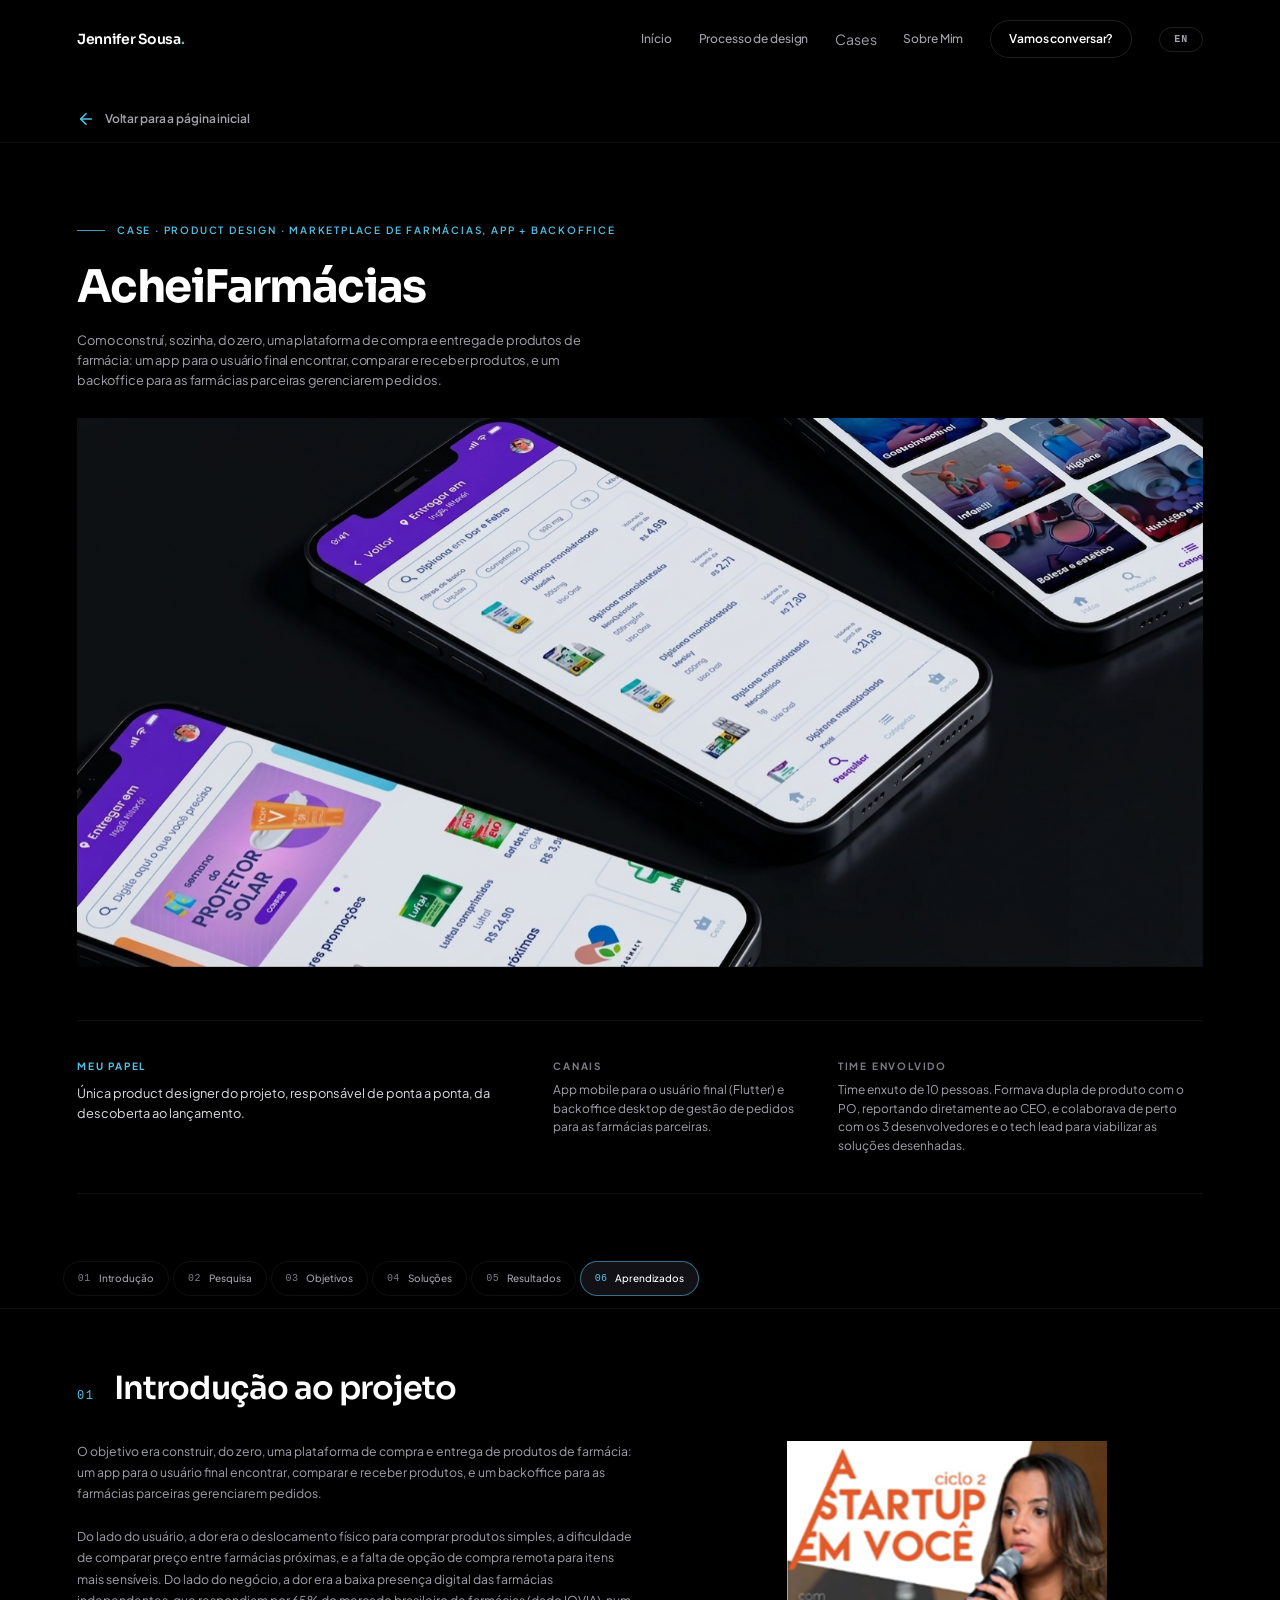
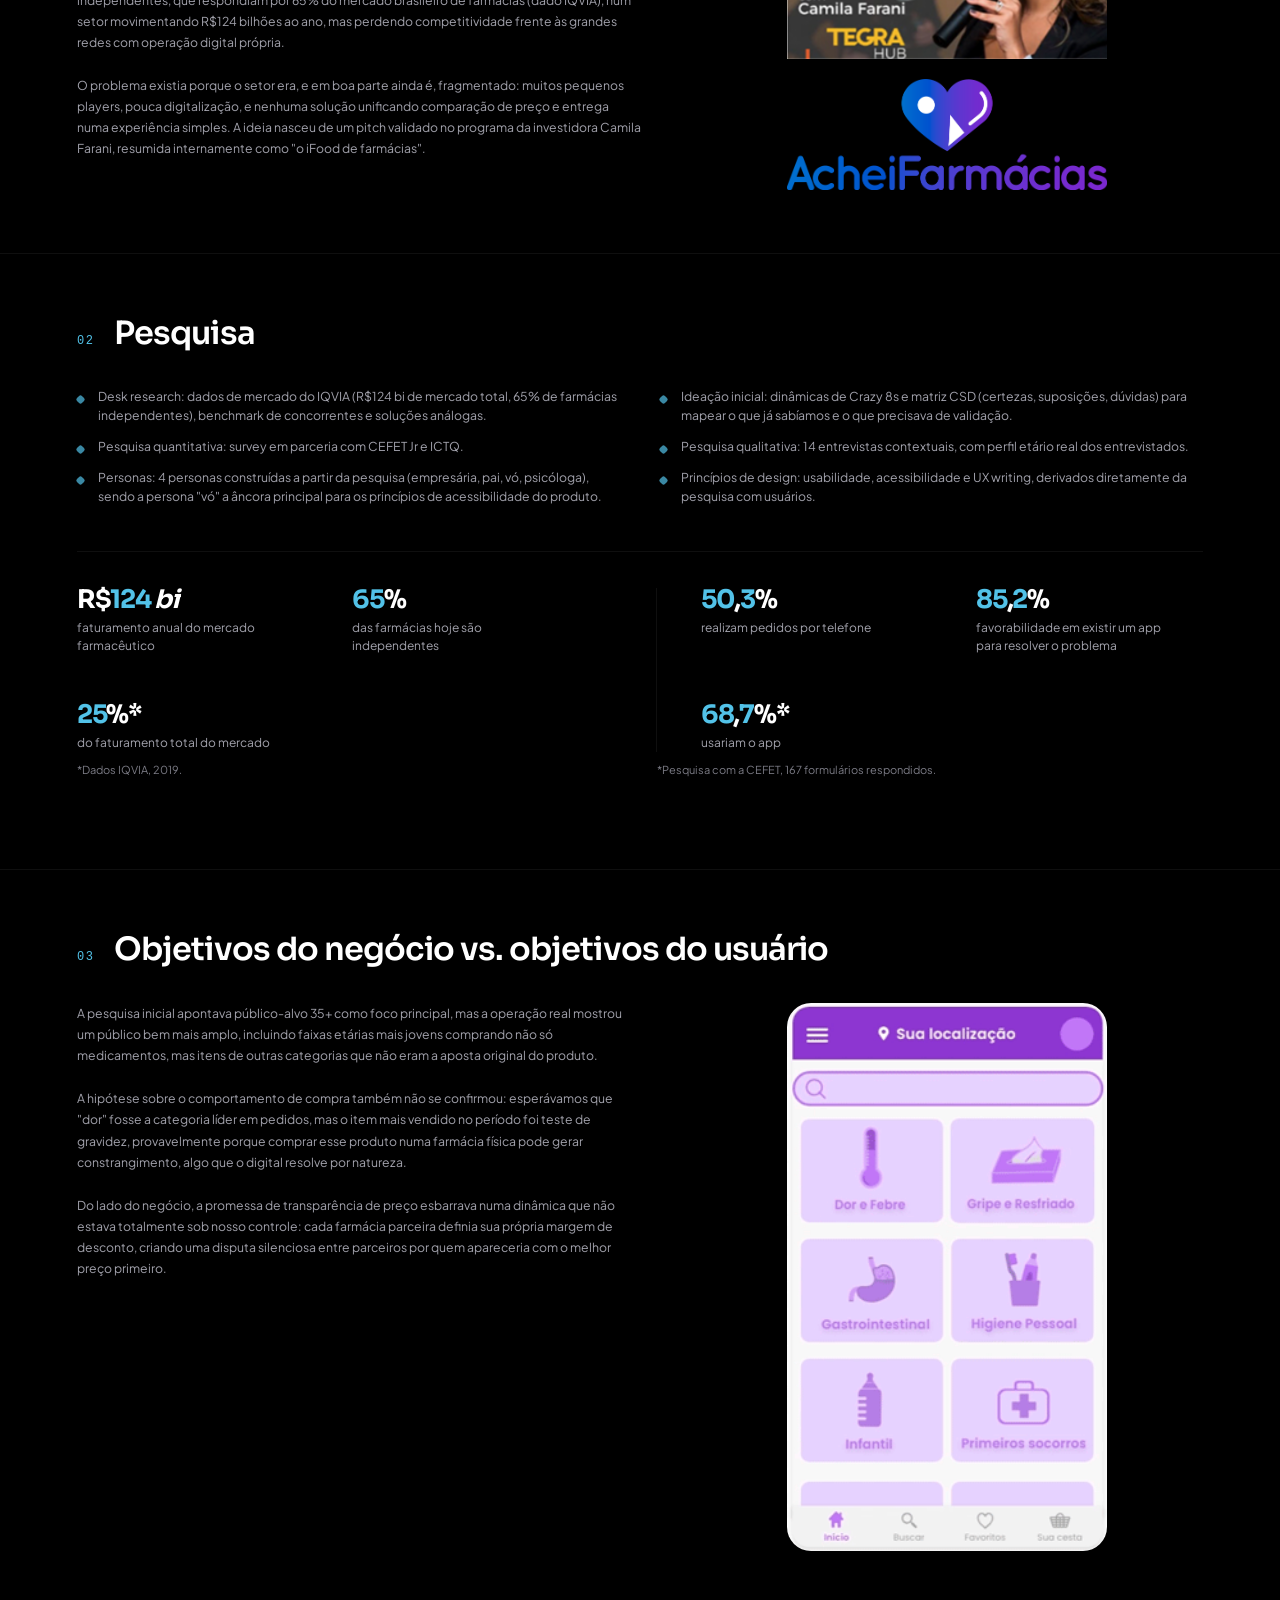
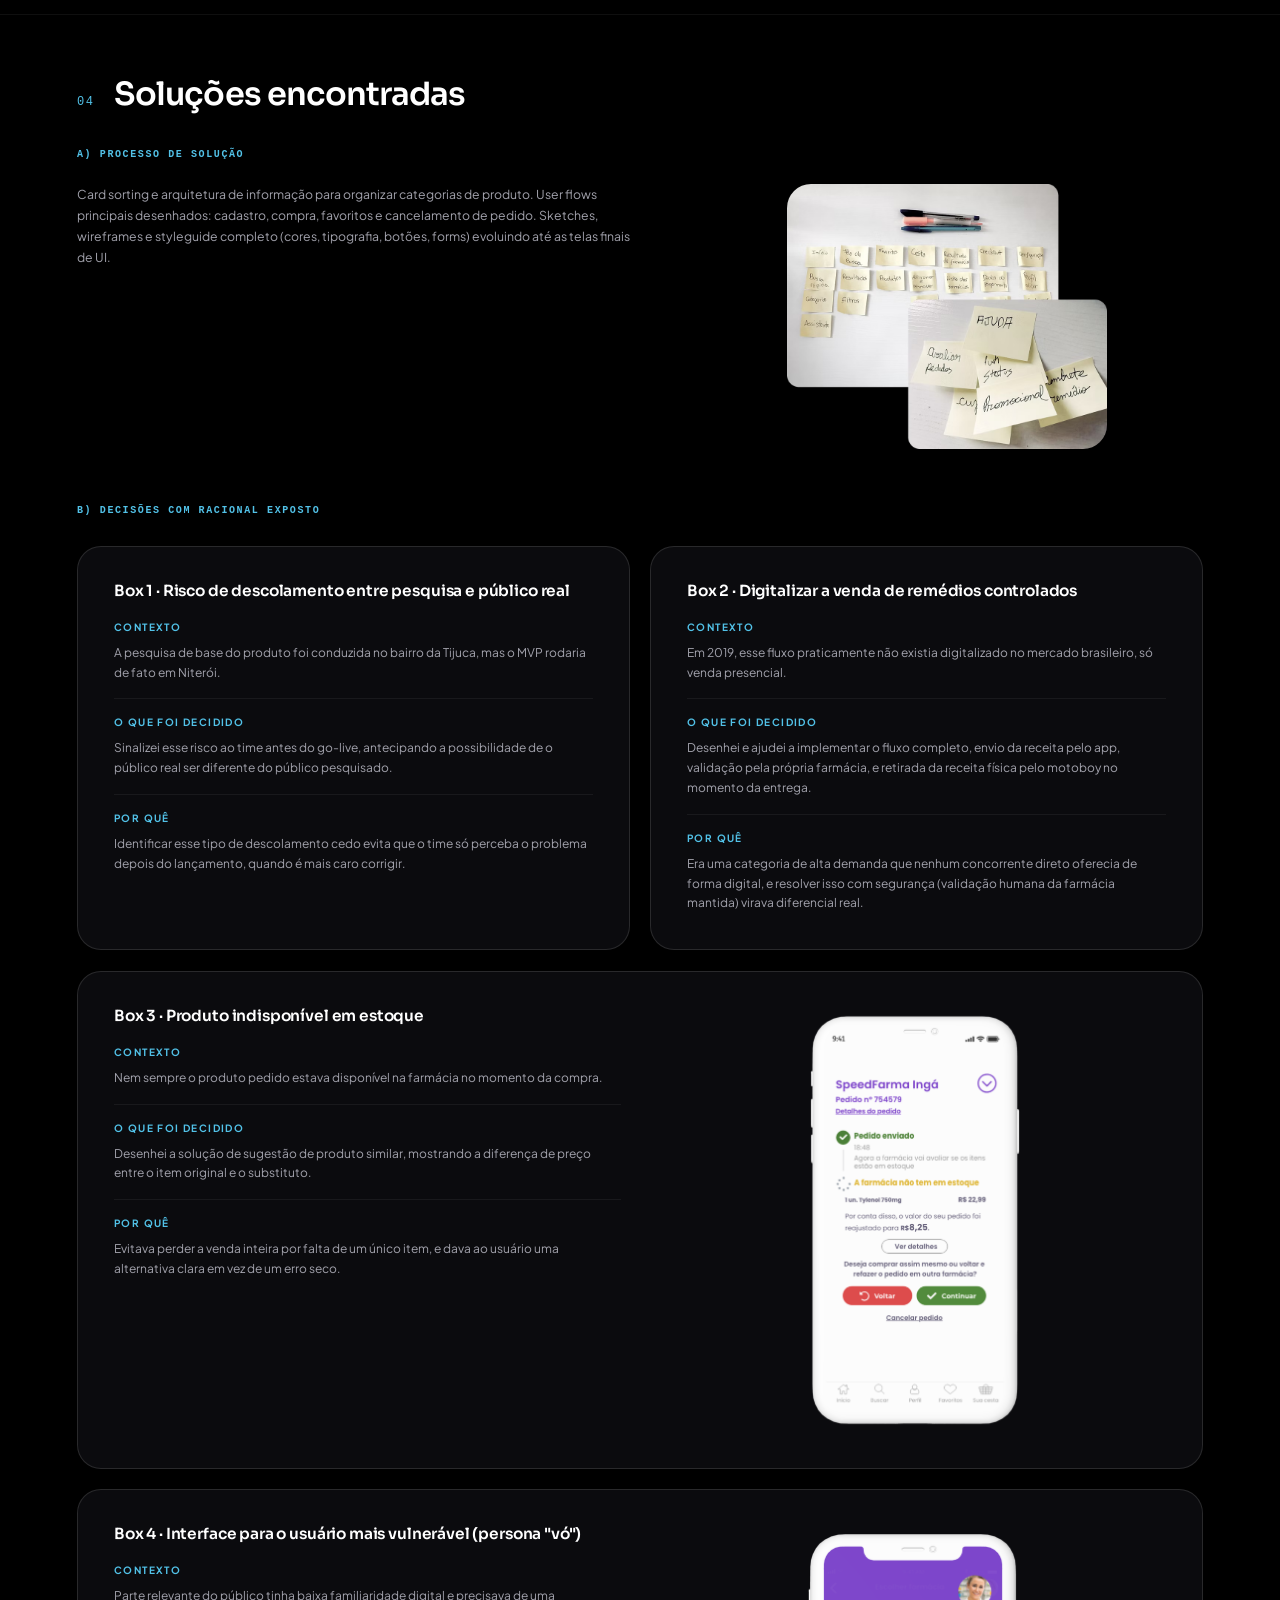
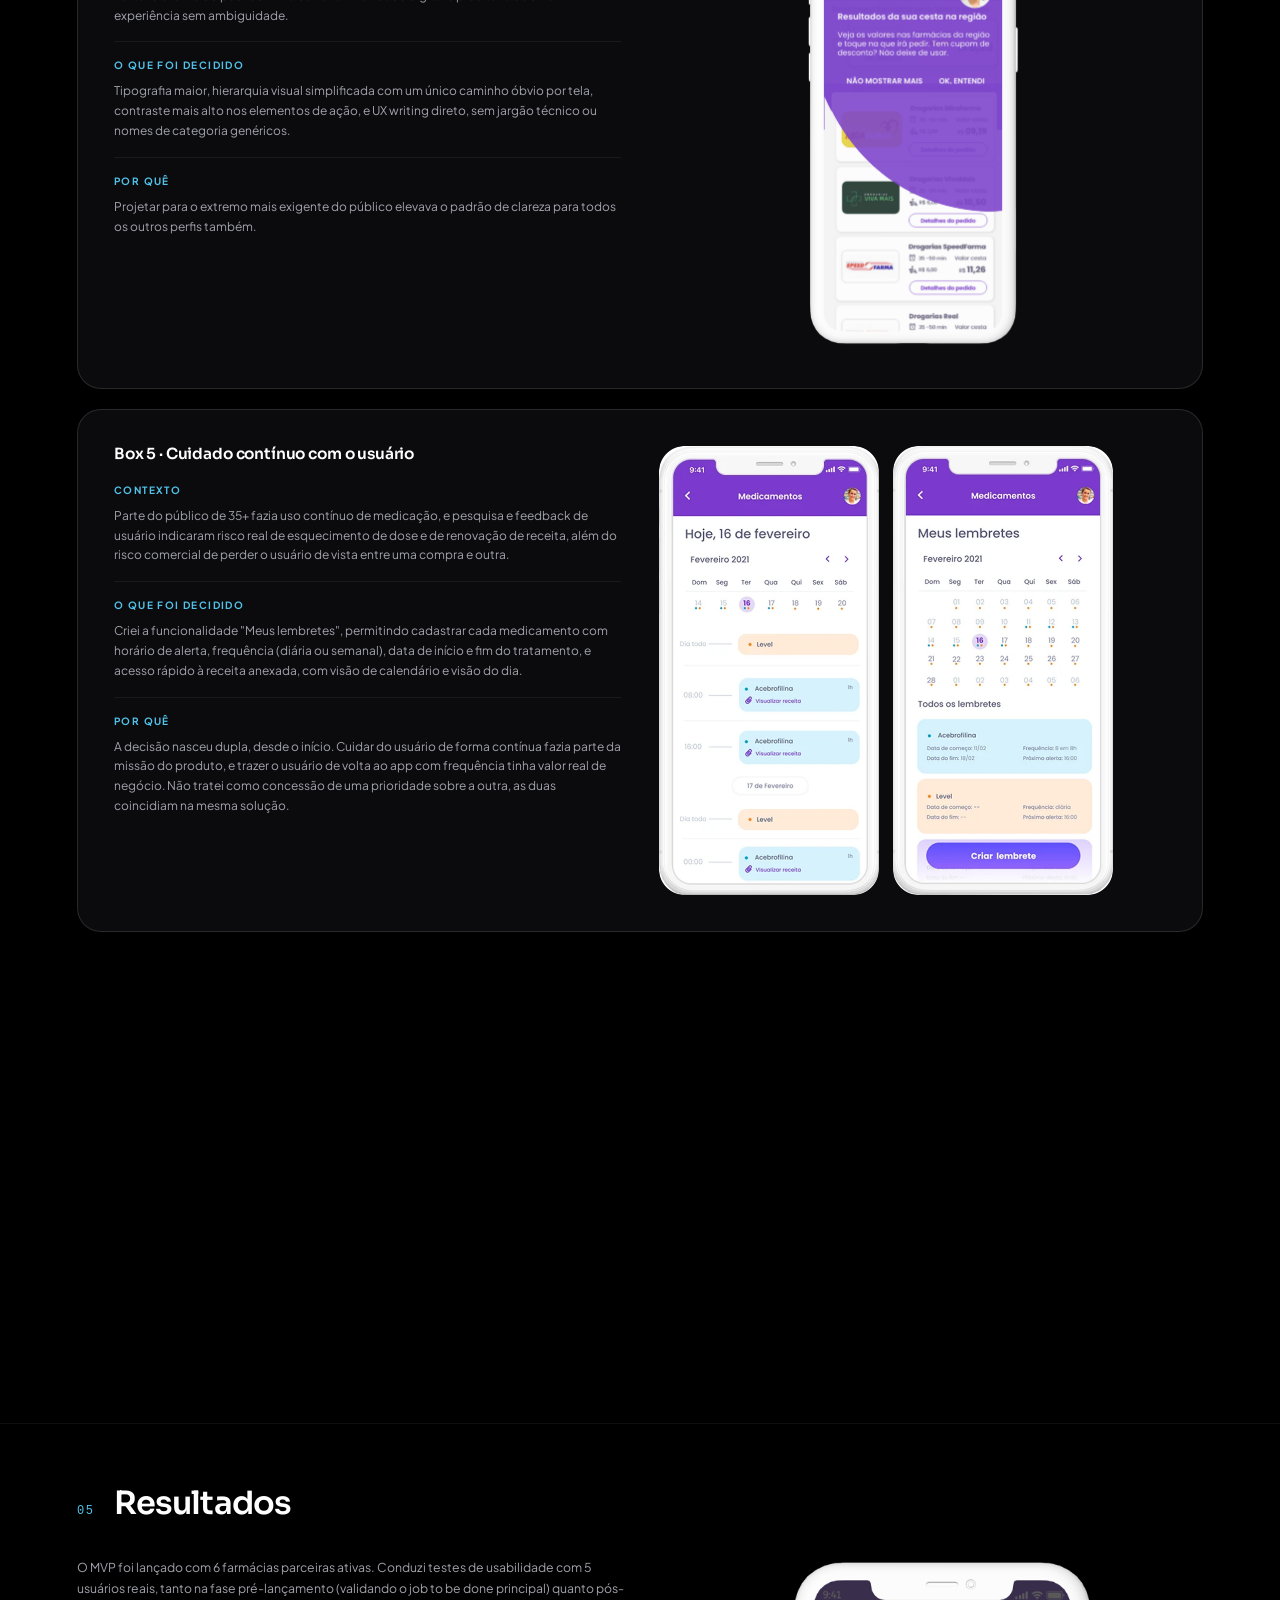
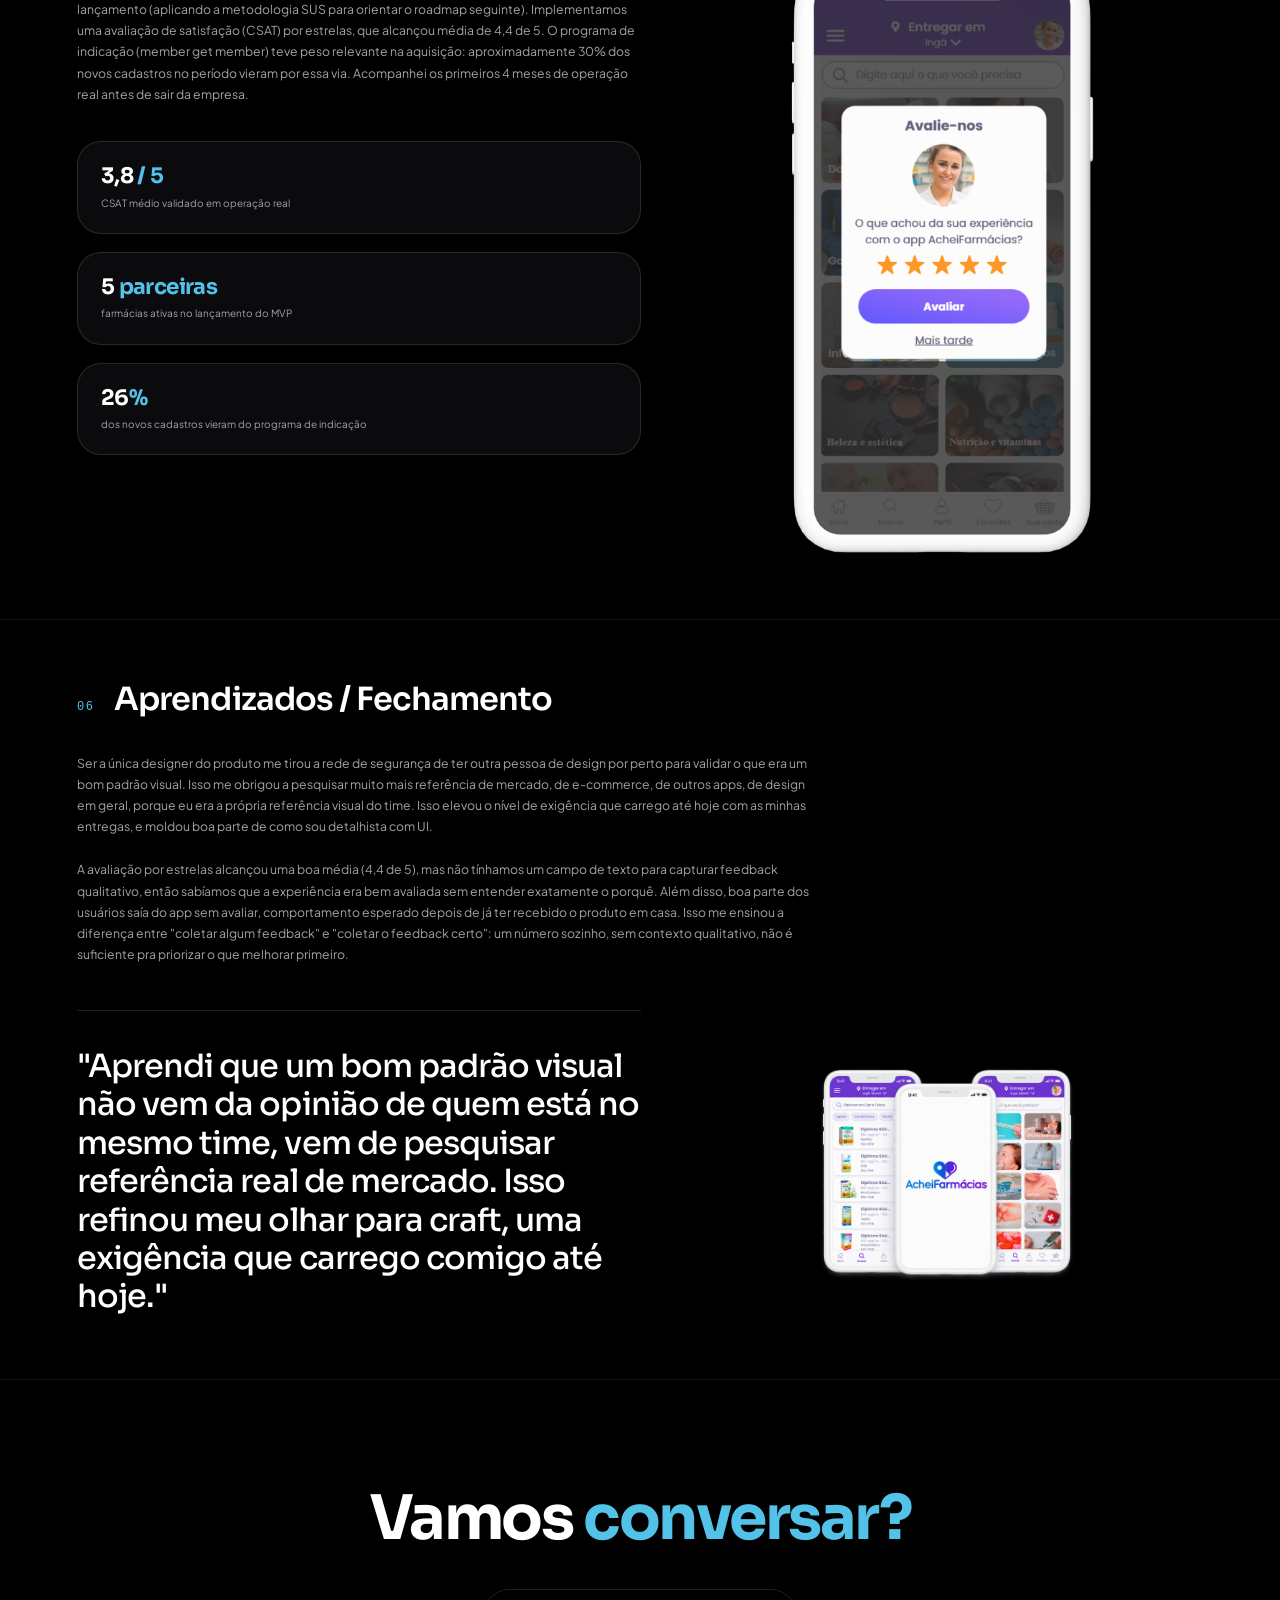
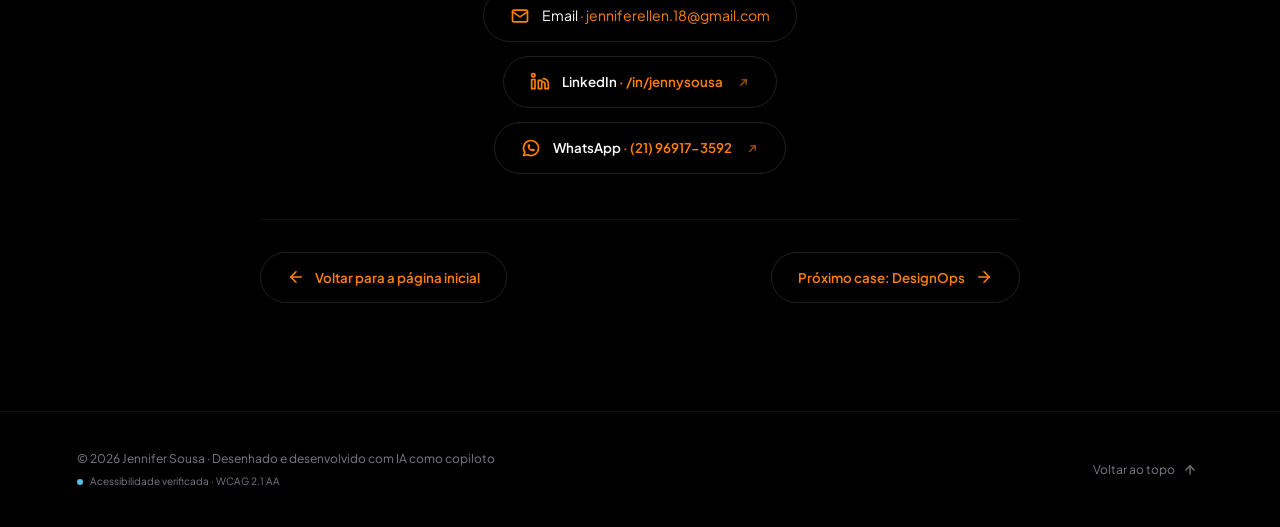
==== commit 7ba009f3: "novas atualizações no sobre mim" ====
--- a/Case Achei Farmacias.html
+++ b/Case Achei Farmacias.html
@@ -50,7 +50,7 @@
   <a href="index.html" class="nav__brand">Jennifer Sousa<b>.</b></a>
   <div class="nav__links">
     <a class="nav__link" href="index.html" data-i18n="s.nav.home">Início</a>
-    <a class="nav__link" href="index.html#sobre" data-i18n="s.nav.scope">Sobre mim</a>
+    <a class="nav__link" href="index.html#processo" data-i18n="s.nav.scope">Processo de design</a>
     <div class="nav__item nav__dropdown">
       <button type="button" class="nav__link nav__dropdown-trigger" aria-haspopup="true" aria-expanded="false" aria-controls="cases-menu" data-i18n="s.nav.cases">Cases</button>
       <ul class="nav__dropdown-menu" id="cases-menu" role="menu" hidden>
@@ -60,7 +60,7 @@
         <li role="none"><a role="menuitem" href="Case DesignOps.html" data-i18n="s.nav.cases.lead">Liderança</a></li>
       </ul>
     </div>
-    <a class="nav__link" href="index.html#numeros" data-i18n="s.nav.experience">Minha carreira</a>
+    <a class="nav__link" href="Sobre Mim.html" data-i18n="s.nav.experience">Sobre Mim</a>
     <a class="nav__link nav__cta" href="index.html#contato" data-i18n="s.nav.cta">Vamos conversar?</a>
   </div>
 </nav>
--- a/styles.css
+++ b/styles.css
@@ -178,15 +178,23 @@
 }
 .hero__inner {
   display: grid; grid-template-columns: 1fr;
-  grid-template-areas: "eyebrow" "title" "desc" "carousel" "badge" "meta";
+  grid-template-areas: "eyebrow" "title" "chips" "desc" "carousel" "badge" "meta";
 }
 .hero__eyebrow { grid-area: eyebrow; color: var(--muted); }
 .hero__eyebrow::before { background: var(--muted); opacity: .5; }
 .hero__carousel { grid-area: carousel; margin: 28px 0 24px; display: flex; flex-direction: column; align-items: center; }
 .hero__title { grid-area: title; }
+.hero__chips { grid-area: chips; display: flex; flex-wrap: wrap; gap: 8px; margin-top: 20px; }
 .hero__desc { grid-area: desc; }
 .avail-badge { grid-area: badge; }
 .hero__meta { grid-area: meta; }
+
+.chip-tag {
+  display: inline-flex; align-items: center; padding: 6px 13px; border-radius: 5px;
+  background: var(--panel-2); border: 1px solid var(--hairline);
+  color: var(--muted); font-family: var(--font-ui); font-size: clamp(0.6875rem, 0.85vw, 0.75rem);
+  font-weight: 600; letter-spacing: .04em; text-transform: uppercase; line-height: 1;
+}
 
 /* --- hero carousel --- */
 .hero__carousel-track {
@@ -211,6 +219,7 @@
 }
 .hero__dot.is-active .hero__dot-fill { animation: heroDotFill 5s linear forwards; }
 .hero__dot.is-done .hero__dot-fill { width: 100%; }
+.hero__carousel-caption { margin-top: 14px; font-size: 0.75rem; line-height: 1.5; color: var(--muted-2); text-align: center; max-width: 320px; }
 @keyframes heroDotFill { from { width: 0%; } to { width: 100%; } }
 html[data-anim="off"] .hero__dot.is-active .hero__dot-fill,
 html[data-anim="off"] .hero__slide { animation: none; transition: none; }
@@ -285,6 +294,7 @@
     grid-template-areas:
       "eyebrow carousel"
       "title carousel"
+      "chips carousel"
       "desc carousel"
       "badge carousel"
       "meta carousel";
@@ -351,6 +361,34 @@
 }
 @media (prefers-reduced-motion: reduce) { .pill { animation: none; } }
 
+/* ---------- Meu Processo ---------- */
+.processo__grid { display: grid; grid-template-columns: repeat(5, 1fr); gap: clamp(14px, 2vw, 22px); }
+@media (max-width: 1099px) { .processo__grid { grid-template-columns: repeat(3, 1fr); } }
+@media (max-width: 620px) { .processo__grid { grid-template-columns: 1fr; } }
+.processo__step {
+  position: relative; padding: clamp(20px, 2.6vw, 28px) clamp(18px, 2.2vw, 22px);
+  border: 1px solid var(--hairline); border-radius: 10px; background: var(--panel-2);
+  display: flex; flex-direction: column; gap: 10px;
+}
+.processo__step:not(:last-child)::after {
+  content: "→"; position: absolute; top: 50%; right: -19px; transform: translateY(-50%);
+  color: var(--muted-2); font-size: 1rem; line-height: 1;
+}
+@media (max-width: 1099px) { .processo__step::after { display: none; } }
+.processo__num {
+  font-family: var(--font-display); font-weight: 700; color: var(--accent);
+  font-size: clamp(1.5rem, 2.4vw, 2rem); letter-spacing: -0.03em; line-height: 1;
+}
+.processo__step-title { font-family: var(--font-display); font-weight: 600; font-size: clamp(0.9375rem, 1.2vw, 1.0625rem); color: var(--ink); margin: 0; }
+.processo__step-body { font-size: 0.8125rem; line-height: 1.55; color: var(--muted); margin: 0; }
+.processo__loop {
+  grid-column: 1 / -1; display: flex; align-items: center; gap: 16px; margin-top: 4px;
+}
+.processo__loop::before, .processo__loop::after { content: ""; flex: 1; height: 1px; background: var(--hairline); }
+.processo__loop-icon { flex: none; color: var(--accent); font-size: 1.125rem; line-height: 1; }
+.processo__loop-text { flex: none; font-size: 0.75rem; letter-spacing: .04em; text-transform: uppercase; color: var(--muted-2); margin: 0; white-space: nowrap; }
+@media (max-width: 480px) { .processo__loop-text { white-space: normal; text-align: center; } }
+
 /* ---------- Sobre ---------- */
 .about__quote {
   font-family: var(--font-display); font-weight: 400;
@@ -394,7 +432,7 @@
 @media (max-width: 820px) { .pillars { grid-template-columns: 1fr; } }
 
 /* ---------- Números ---------- */
-.stats { display: grid; grid-template-columns: repeat(3,1fr); gap: clamp(24px,5vw,56px); margin-bottom: clamp(40px,6vh,72px); }
+.stats { display: grid; grid-template-columns: repeat(4,1fr); gap: clamp(24px,5vw,56px); margin-bottom: clamp(40px,6vh,72px); }
 .stat__fig { font-family: var(--font-display); font-weight: 700; font-size: clamp(2rem, 4.5vw, 3rem); line-height: 0.9; letter-spacing: -0.05em; color: var(--ink); }
 .stat__fig span { color: var(--accent); }
 .stat__label { font-size: clamp(0.75rem, 1.04vw, 1rem); color: var(--muted); margin-top: 14px; max-width: 26ch; line-height: 1.5; }
@@ -402,7 +440,9 @@
 .contexts__intro { text-align: center; max-width: 56ch; margin: clamp(8px,2vh,20px) auto clamp(36px,5vh,56px); font-family: var(--font-display); font-weight: 500; font-size: clamp(1rem, 1.76vw, 1.5rem); line-height: 1.4; letter-spacing: -0.02em; color: var(--ink); text-wrap: balance; }
 .ctx { display: flex; gap: 14px; padding: 14px 0; font-size: 0.75rem; line-height: 1.5; color: var(--muted); border-bottom: 1px solid var(--hairline-2); }
 .ctx::before { content: ""; flex: none; width: 6px; height: 6px; margin-top: 8px; border-radius: 50%; background: var(--accent); }
+@media (max-width: 900px) { .stats { grid-template-columns: repeat(2,1fr); } }
 @media (max-width: 760px) { .stats, .contexts { grid-template-columns: 1fr; } }
+.cases--lead { margin-top: clamp(40px, 6vh, 64px); border-top: 1px solid var(--hairline); }
 
 /* ---------- Cases ---------- */
 .cases { border-top: 1px solid var(--hairline); }
--- a/case.css
+++ b/case.css
@@ -244,6 +244,35 @@
 }
 .btn-ghost--next:hover svg { transform: translateX(4px); }
 @media (max-width: 540px) { .case-nav { justify-content: center; } }
+
+/* ---------- Sobre Mim: formação ---------- */
+.edu-timeline { position: relative; list-style: none; margin: 0 0 clamp(40px,6vh,64px); padding-left: 28px; border-left: 1px solid var(--hairline); display: flex; flex-direction: column; gap: clamp(20px,3vh,32px); }
+.edu-timeline__item { position: relative; }
+.edu-timeline__item::before { content: ""; position: absolute; left: -33px; top: 4px; width: 8px; height: 8px; border-radius: 50%; background: var(--accent); }
+.edu-timeline__name { font-family: var(--font-display); font-weight: 600; font-size: clamp(0.9375rem,1.2vw,1.0625rem); color: var(--ink); margin: 0 0 4px; }
+.edu-timeline__meta { font-size: 0.8125rem; color: var(--muted); margin: 0; }
+.edu-legend { display: flex; flex-wrap: wrap; gap: clamp(16px,2.4vw,28px); margin-bottom: 20px; }
+.edu-legend__item { display: inline-flex; align-items: center; gap: 8px; font-size: 0.75rem; color: var(--muted); letter-spacing: .02em; }
+.edu-dot { width: 9px; height: 9px; border-radius: 50%; flex: none; }
+.edu-dot--ds, .edu-card__icon--ds { background: #2dd4bf; }
+.edu-dot--product, .edu-card__icon--product { background: #a78bfa; }
+.edu-dot--ux, .edu-card__icon--ux { background: #f0876e; }
+.edu-dot--ui, .edu-card__icon--ui { background: #fbbf24; }
+.edu-dot--soft, .edu-card__icon--soft { background: #f472b6; }
+.edu-grid { display: grid; grid-template-columns: repeat(2,1fr); gap: clamp(14px,2vw,20px); }
+@media (max-width: 640px) { .edu-grid { grid-template-columns: 1fr; } }
+.edu-card { display: flex; align-items: flex-start; gap: 14px; padding: clamp(16px,2vw,20px); border: 1px solid var(--hairline); border-radius: 10px; background: var(--panel-2); }
+.edu-card__icon { flex: none; width: 38px; height: 38px; border-radius: 8px; display: flex; align-items: center; justify-content: center; color: var(--bg); }
+.edu-card__name { font-family: var(--font-display); font-weight: 600; font-size: 0.9375rem; color: var(--ink); margin: 0 0 4px; }
+.edu-card__meta { font-size: 0.8125rem; color: var(--muted); margin: 0; }
+
+/* ---------- Sobre Mim: opening ---------- */
+.sobre-open { display: grid; grid-template-columns: 1fr; gap: clamp(36px, 5vw, 64px); align-items: center; }
+@media (min-width: 900px) { .sobre-open { grid-template-columns: 1.15fr 1fr; } }
+.sobre-open__title { max-width: 16ch; }
+.sobre-open__avatar { width: 64px; height: 64px; border-radius: 50%; object-fit: cover; margin-bottom: 16px; display: block; }
+.sobre-open__carousel { display: flex; flex-direction: column; align-items: center; }
+.sobre-open__carousel .hero__carousel-track { max-width: 340px; }
 
 /* ---------- About page ---------- */
 .about-page { display: grid; grid-template-columns: 1fr; gap: clamp(36px, 5vw, 72px); align-items: center; }
